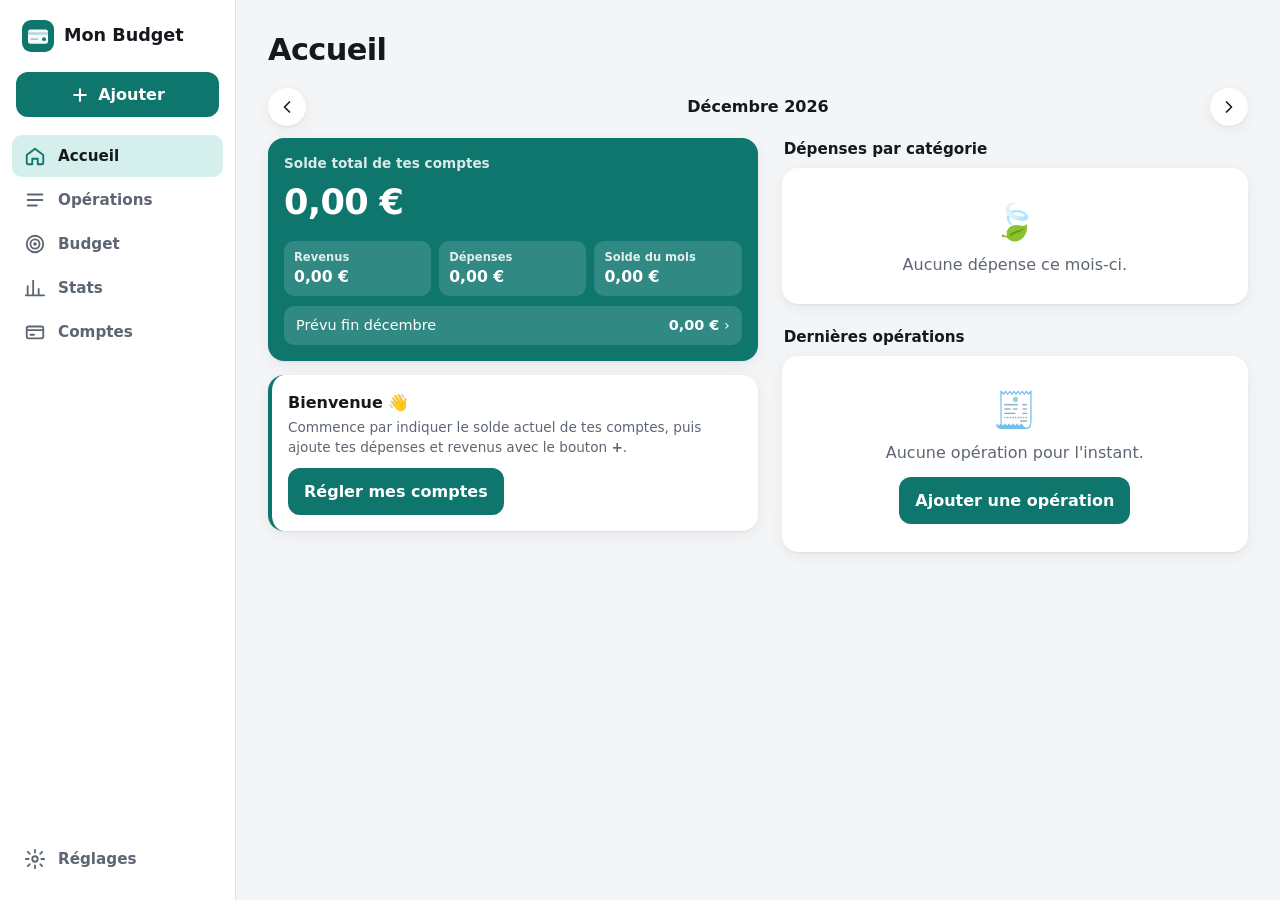
==== index.html @ 6f6d14d5 "Mon Budget : appli web de gestion de budget (lots 1 à 3) - Tableau de bord, ajout express, historiqu" ====
<!doctype html>
<html lang="fr">
<head>
  <meta charset="utf-8">
  <meta name="viewport" content="width=device-width, initial-scale=1, viewport-fit=cover">
  <title>Mon Budget</title>
  <meta name="description" content="Gestion de budget personnelle, hors ligne.">
  <meta name="theme-color" content="#0f766e">
  <link rel="manifest" href="manifest.webmanifest">
  <link rel="icon" href="icons/icon.svg" type="image/svg+xml">
  <link rel="apple-touch-icon" href="icons/icon-192.png">
  <meta name="apple-mobile-web-app-capable" content="yes">
  <meta name="apple-mobile-web-app-status-bar-style" content="default">
  <link rel="stylesheet" href="styles.css?v=3">
</head>
<body>
  <div class="app">
    <nav class="tabbar" aria-label="Navigation principale">
      <div class="brand"><img src="icons/icon.svg" alt="" width="32" height="32"><span>Mon Budget</span></div>
      <button class="side-add" data-action="open-add" title="Ajouter une opération (N)">
        <svg viewBox="0 0 24 24" aria-hidden="true"><path d="M12 5v14M5 12h14" /></svg>
        <span>Ajouter</span>
      </button>
      <button data-view="home" class="tab">
        <svg viewBox="0 0 24 24" aria-hidden="true"><path d="M3 11l9-7 9 7v9a1 1 0 0 1-1 1h-5v-6H9v6H4a1 1 0 0 1-1-1z" /></svg>
        <span>Accueil</span>
      </button>
      <button data-view="history" class="tab">
        <svg viewBox="0 0 24 24" aria-hidden="true"><path d="M4 6h16M4 12h16M4 18h10" /></svg>
        <span>Opérations</span>
      </button>
      <button data-view="plan" class="tab">
        <svg viewBox="0 0 24 24" aria-hidden="true"><circle cx="12" cy="12" r="9" /><circle cx="12" cy="12" r="5" /><circle cx="12" cy="12" r="1" /></svg>
        <span>Budget</span>
      </button>
      <button data-view="stats" class="tab">
        <svg viewBox="0 0 24 24" aria-hidden="true"><path d="M4 20V10M10 20V4M16 20v-7M22 20H2" /></svg>
        <span>Stats</span>
      </button>
      <button data-view="accounts" class="tab">
        <svg viewBox="0 0 24 24" aria-hidden="true"><rect x="3" y="6" width="18" height="13" rx="2" /><path d="M3 10h18M7 15h4" /></svg>
        <span>Comptes</span>
      </button>
      <button data-view="settings" class="tab tab-settings">
        <svg viewBox="0 0 24 24" aria-hidden="true"><circle cx="12" cy="12" r="3" /><path d="M12 2v3M12 19v3M4.2 4.2l2.1 2.1M17.7 17.7l2.1 2.1M2 12h3M19 12h3M4.2 19.8l2.1-2.1M17.7 6.3l2.1-2.1" /></svg>
        <span>Réglages</span>
      </button>
    </nav>

    <div class="main">
      <header class="topbar">
        <h1 id="title">Accueil</h1>
        <button class="icon-btn topbar-settings" data-action="goto" data-view="settings" aria-label="Réglages">
          <svg viewBox="0 0 24 24" aria-hidden="true"><circle cx="12" cy="12" r="3" /><path d="M12 2v3M12 19v3M4.2 4.2l2.1 2.1M17.7 17.7l2.1 2.1M2 12h3M19 12h3M4.2 19.8l2.1-2.1M17.7 6.3l2.1-2.1" /></svg>
        </button>
      </header>
      <main id="view" class="view" tabindex="-1"></main>
    </div>

    <button id="fab" class="fab" aria-label="Ajouter une opération" title="Ajouter (N)">
      <svg viewBox="0 0 24 24" aria-hidden="true"><path d="M12 5v14M5 12h14" /></svg>
    </button>
  </div>

  <div id="sheet-root" class="sheet-root" hidden>
    <div class="sheet-backdrop" data-close></div>
    <section class="sheet" role="dialog" aria-modal="true" aria-labelledby="sheet-title">
      <div class="sheet-handle" aria-hidden="true"></div>
      <div id="sheet-body"></div>
    </section>
  </div>

  <div id="lock" class="lock" role="dialog" aria-modal="true" aria-label="Application verrouillée" hidden></div>

  <div id="toast" class="toast" role="status" aria-live="polite" hidden></div>

  <input id="import-file" type="file" accept="application/json,.json" hidden>
  <input id="csv-file" type="file" accept=".csv,text/csv,text/plain" hidden>

  <script src="plan.js?v=3"></script>
  <script src="stats.js?v=3"></script>
  <script src="csv.js?v=3"></script>
  <script src="lock.js?v=3"></script>
  <script src="app.js?v=3"></script>
</body>
</html>
---- styles.css ----
/* Mon Budget — styles */
:root {
  --bg: #f4f5f7;
  --surface: #ffffff;
  --surface-2: #eef0f3;
  --text: #15181d;
  --text-2: #5d6673;
  --border: #e1e4e9;
  --accent: #0f766e;
  --accent-soft: #d5f0ec;
  --on-accent: #ffffff;
  --income: #1b8a4c;
  --expense: #c23b32;
  --transfer: #3f63c8;
  --warn: #b7791f;
  --shadow: 0 1px 2px rgba(16, 24, 40, .06), 0 4px 16px rgba(16, 24, 40, .06);
  --radius: 16px;
  --radius-sm: 10px;
  --tabbar-h: 64px;
  --series-1: #2a78d6; /* revenus */
  --series-2: #eb6834; /* dépenses */
  --grid: #e7e9ee;
  color-scheme: light;
}

@media (prefers-color-scheme: dark) {
  :root:not([data-theme="light"]) {
    --bg: #0e1116;
    --surface: #171b22;
    --surface-2: #212732;
    --text: #e9edf2;
    --text-2: #9aa4b2;
    --border: #2a313d;
    --accent: #2dd4bf;
    --accent-soft: #123a37;
    --on-accent: #062522;
    --income: #4ade80;
    --expense: #f87171;
    --transfer: #8aa8ff;
    --warn: #f6c453;
    --shadow: 0 1px 2px rgba(0, 0, 0, .4);
    --series-1: #3987e5;
    --series-2: #d95926;
    --grid: #262c37;
    color-scheme: dark;
  }
}
:root[data-theme="dark"] {
  --bg: #0e1116;
  --surface: #171b22;
  --surface-2: #212732;
  --text: #e9edf2;
  --text-2: #9aa4b2;
  --border: #2a313d;
  --accent: #2dd4bf;
  --accent-soft: #123a37;
  --on-accent: #062522;
  --income: #4ade80;
  --expense: #f87171;
  --transfer: #8aa8ff;
  --warn: #f6c453;
  --shadow: 0 1px 2px rgba(0, 0, 0, .4);
  --series-1: #3987e5;
  --series-2: #d95926;
  --grid: #262c37;
  color-scheme: dark;
}

* { box-sizing: border-box; }
html, body { margin: 0; height: 100%; }
body {
  background: var(--bg);
  color: var(--text);
  font: 16px/1.45 system-ui, -apple-system, "Segoe UI", Roboto, sans-serif;
  -webkit-font-smoothing: antialiased;
  -webkit-tap-highlight-color: transparent;
}
button, input, select, textarea { font: inherit; color: inherit; }
button { cursor: pointer; }
svg { fill: none; stroke: currentColor; stroke-width: 2; stroke-linecap: round; stroke-linejoin: round; }
.num { font-variant-numeric: tabular-nums; }

.app { max-width: 600px; margin: 0 auto; min-height: 100%; position: relative; }

.topbar {
  position: sticky; top: 0; z-index: 5;
  padding: calc(env(safe-area-inset-top) + 14px) 16px 10px;
  background: var(--bg);
}
.topbar { display: flex; align-items: center; justify-content: space-between; gap: 12px; }
.topbar h1 { margin: 0; font-size: 1.6rem; letter-spacing: -.02em; }
.brand, .side-add, .tab.tab-settings { display: none; }

.view { padding: 4px 16px calc(var(--tabbar-h) + 96px + env(safe-area-inset-bottom)); outline: none; }

/* Tab bar */
.tabbar {
  position: fixed; left: 0; right: 0; bottom: 0; z-index: 10;
  display: grid; grid-template-columns: repeat(5, 1fr);
  max-width: 600px; margin: 0 auto;
  height: calc(var(--tabbar-h) + env(safe-area-inset-bottom));
  padding-bottom: env(safe-area-inset-bottom);
  background: var(--surface);
  border-top: 1px solid var(--border);
}
.tab {
  border: 0; background: none; color: var(--text-2);
  display: flex; flex-direction: column; align-items: center; justify-content: center; gap: 3px;
  font-size: .72rem; font-weight: 600;
}
.tab svg { width: 24px; height: 24px; }
.tab[aria-current="page"] { color: var(--accent); }

.fab {
  position: fixed; z-index: 11;
  right: max(16px, calc(50vw - 300px + 16px));
  bottom: calc(var(--tabbar-h) + 16px + env(safe-area-inset-bottom));
  width: 60px; height: 60px; border-radius: 50%; border: 0;
  background: var(--accent); color: var(--on-accent);
  box-shadow: 0 6px 20px rgba(15, 118, 110, .35);
  display: grid; place-items: center;
  transition: transform .15s ease;
}
.fab:active { transform: scale(.94); }
.fab svg { width: 28px; height: 28px; stroke-width: 2.5; }

/* Cards & sections */
.card {
  background: var(--surface); border-radius: var(--radius);
  box-shadow: var(--shadow); padding: 16px; margin-bottom: 14px;
}
.section-title {
  display: flex; align-items: center; justify-content: space-between;
  margin: 22px 2px 8px; font-size: .95rem; font-weight: 700;
}
.section-title .link { font-size: .85rem; }
.muted { color: var(--text-2); }
.small { font-size: .85rem; }
.link { background: none; border: 0; padding: 0; color: var(--accent); font-weight: 600; }
.empty { text-align: center; color: var(--text-2); padding: 28px 12px; }
.empty .big { font-size: 2.2rem; display: block; margin-bottom: 6px; }

/* Month switcher */
.month-switch { display: flex; align-items: center; justify-content: space-between; gap: 8px; margin-bottom: 12px; }
.month-switch .label { font-weight: 700; text-transform: capitalize; }
.icon-btn {
  width: 38px; height: 38px; border-radius: 50%; border: 0;
  background: var(--surface); box-shadow: var(--shadow); color: var(--text);
  display: grid; place-items: center; flex: none;
}
.icon-btn svg { width: 20px; height: 20px; }
.icon-btn:disabled { opacity: .35; cursor: default; }

/* Hero */
.hero { background: var(--accent); color: var(--on-accent); }
.hero .label { opacity: .85; font-size: .85rem; font-weight: 600; }
.hero .amount { font-size: 2.2rem; font-weight: 800; letter-spacing: -.02em; margin: 2px 0 14px; }
.hero-grid { display: grid; grid-template-columns: repeat(3, 1fr); gap: 8px; }
.hero-grid > div { background: rgba(255, 255, 255, .14); border-radius: var(--radius-sm); padding: 8px 10px; min-width: 0; }
.hero-grid .k { font-size: .72rem; opacity: .85; font-weight: 600; }
.hero-grid .v { font-weight: 700; font-size: .98rem; white-space: nowrap; overflow: hidden; text-overflow: ellipsis; }
@media (max-width: 440px) {
  .hero-grid { grid-template-columns: 1fr 1fr; }
  .hero-grid > div:last-child { grid-column: 1 / -1; display: flex; justify-content: space-between; align-items: baseline; }
}

/* Donut */
.donut-wrap { display: grid; grid-template-columns: 150px 1fr; gap: 16px; align-items: center; }
.donut { width: 150px; height: 150px; position: relative; }
.donut svg { width: 100%; height: 100%; transform: rotate(-90deg); }
.donut circle { fill: none; stroke-width: 4.2; stroke-linecap: butt; }
.donut .center { position: absolute; inset: 0; display: grid; place-content: center; text-align: center; }
.donut .center .v { font-weight: 800; font-size: 1.05rem; }
.donut .center .k { font-size: .72rem; color: var(--text-2); }
.legend { list-style: none; margin: 0; padding: 0; display: grid; gap: 4px; min-width: 0; }
.legend button {
  width: 100%; display: grid; grid-template-columns: 10px 1fr auto; gap: 8px; align-items: center;
  border: 0; background: none; padding: 5px 4px; border-radius: 8px; text-align: left;
}
.legend button:hover { background: var(--surface-2); }
.legend .dot { width: 10px; height: 10px; border-radius: 50%; }
.legend .name { overflow: hidden; text-overflow: ellipsis; white-space: nowrap; font-size: .9rem; }
.legend .pct { font-size: .8rem; color: var(--text-2); }
@media (max-width: 380px) {
  .donut-wrap { grid-template-columns: 1fr; justify-items: center; }
  .legend { width: 100%; }
}

/* Transaction list */
.tx-list { list-style: none; margin: 0; padding: 0; }
.tx {
  display: grid; grid-template-columns: 42px 1fr auto; gap: 12px; align-items: center;
  width: 100%; border: 0; background: none; padding: 10px 4px; text-align: left; border-radius: 10px;
}
.tx:hover { background: var(--surface-2); }
.tx + .tx, li + li > .tx { border-top: 1px solid var(--border); }
.cat-ico {
  width: 42px; height: 42px; border-radius: 12px;
  display: grid; place-items: center; font-size: 1.25rem;
}
.tx .main { min-width: 0; }
.tx .t1, .tx .t2 { display: block; }
.tx .t1 { font-weight: 600; overflow: hidden; text-overflow: ellipsis; white-space: nowrap; }
.tx .t2 { font-size: .8rem; color: var(--text-2); overflow: hidden; text-overflow: ellipsis; white-space: nowrap; }
.tx .amt { font-weight: 700; white-space: nowrap; }
.amt.income { color: var(--income); }
.amt.expense { color: var(--text); }
.amt.transfer { color: var(--transfer); }
.day-head {
  display: flex; justify-content: space-between; align-items: baseline;
  margin: 16px 4px 4px; font-size: .82rem; font-weight: 700; color: var(--text-2);
}

/* Accounts */
.acc {
  display: grid; grid-template-columns: 42px 1fr auto; gap: 12px; align-items: center;
  width: 100%; border: 0; background: none; text-align: left; padding: 10px 4px; border-radius: 10px;
}
.acc:hover { background: var(--surface-2); }
li + li > .acc { border-top: 1px solid var(--border); }
.acc .bal { font-weight: 700; }
.acc .bal.neg { color: var(--expense); }

/* Filters / search */
.search {
  display: flex; align-items: center; gap: 8px;
  background: var(--surface); border-radius: 12px; box-shadow: var(--shadow); padding: 0 12px; margin-bottom: 10px;
}
.search svg { width: 18px; height: 18px; color: var(--text-2); flex: none; }
.search input { border: 0; background: none; outline: none; padding: 11px 0; width: 100%; }
.chips { display: flex; gap: 8px; overflow-x: auto; padding-bottom: 4px; margin-bottom: 8px; scrollbar-width: none; }
.chips::-webkit-scrollbar { display: none; }
.chip {
  flex: none; border: 1px solid var(--border); background: var(--surface); border-radius: 999px;
  padding: 6px 12px; font-size: .85rem; font-weight: 600; color: var(--text-2);
}
.chip[aria-pressed="true"] { background: var(--accent); border-color: var(--accent); color: var(--on-accent); }
.filters { display: grid; grid-template-columns: 1fr 1fr; gap: 10px; }
.filters .full { grid-column: 1 / -1; }
.summary-row { display: flex; justify-content: space-between; gap: 8px; font-size: .85rem; color: var(--text-2); margin: 6px 4px 0; }

/* Forms */
.field { display: grid; gap: 5px; margin-bottom: 12px; }
.field > span { font-size: .8rem; font-weight: 700; color: var(--text-2); }
.input, select.input, textarea.input {
  width: 100%; border: 1px solid var(--border); background: var(--surface-2);
  border-radius: var(--radius-sm); padding: 10px 12px; outline: none; min-height: 42px;
}
.input:focus { border-color: var(--accent); }
.row2 { display: grid; grid-template-columns: 1fr 1fr; gap: 10px; }
.btn {
  border: 0; border-radius: 12px; padding: 12px 16px; font-weight: 700;
  background: var(--surface-2); color: var(--text);
}
.btn.primary { background: var(--accent); color: var(--on-accent); }
.btn.danger { background: none; color: var(--expense); }
.btn.block { width: 100%; }
.btn:disabled { opacity: .45; cursor: default; }
.btn-row { display: flex; gap: 10px; margin-top: 8px; }
.btn-row .btn { flex: 1; }

/* Settings list */
.list { list-style: none; margin: 0; padding: 0; }
.list-item {
  width: 100%; display: flex; align-items: center; gap: 12px; justify-content: space-between;
  border: 0; background: none; padding: 12px 4px; text-align: left; border-radius: 10px;
}
.list-item:hover { background: var(--surface-2); }
li + li > .list-item { border-top: 1px solid var(--border); }
.list-item .left { display: flex; align-items: center; gap: 12px; min-width: 0; }
.seg { display: flex; background: var(--surface-2); border-radius: 12px; padding: 4px; gap: 4px; }
.seg button {
  flex: 1; border: 0; background: none; border-radius: 9px; padding: 8px 6px; font-weight: 700; font-size: .9rem; color: var(--text-2);
}
.seg button[aria-pressed="true"] { background: var(--surface); color: var(--text); box-shadow: var(--shadow); }
.seg button[data-type="expense"][aria-pressed="true"] { color: var(--expense); }
.seg button[data-type="income"][aria-pressed="true"] { color: var(--income); }
.seg button[data-type="transfer"][aria-pressed="true"] { color: var(--transfer); }

/* Sheet */
.sheet-root { position: fixed; inset: 0; z-index: 50; }
.sheet-root[hidden] { display: none; }
.sheet-backdrop { position: absolute; inset: 0; background: rgba(5, 10, 20, .45); animation: fade .18s ease; }
.sheet {
  position: absolute; left: 0; right: 0; bottom: 0; margin: 0 auto; max-width: 600px;
  max-height: 94vh; overflow-y: auto; overscroll-behavior: contain;
  background: var(--surface); border-radius: 22px 22px 0 0;
  padding: 8px 16px calc(16px + env(safe-area-inset-bottom));
  animation: up .22s cubic-bezier(.2, .8, .2, 1);
}
.sheet-handle { width: 40px; height: 5px; border-radius: 3px; background: var(--border); margin: 0 auto 10px; }
.sheet h2 { margin: 0 0 12px; font-size: 1.2rem; outline: none; }
.sheet .btn-row {
  position: sticky; bottom: calc(-16px - env(safe-area-inset-bottom)); z-index: 1;
  background: var(--surface); margin: 8px -16px 0; padding: 10px 16px calc(16px + env(safe-area-inset-bottom));
}
.sheet > div > .btn-row:last-child { margin-bottom: calc(-16px - env(safe-area-inset-bottom)); }
.sheet-head { display: flex; align-items: center; justify-content: space-between; gap: 8px; margin-bottom: 12px; }
.sheet-head h2 { margin: 0; }
@keyframes up { from { transform: translateY(40px); opacity: 0; } to { transform: none; opacity: 1; } }
@keyframes fade { from { opacity: 0; } to { opacity: 1; } }
@media (prefers-reduced-motion: reduce) { .sheet, .sheet-backdrop { animation: none; } }

/* Quick add */
.amount-display {
  text-align: center; font-size: 2.4rem; font-weight: 800; letter-spacing: -.02em;
  margin: 6px 0 2px; min-height: 3rem; word-break: break-all;
}
.amount-display.expense { color: var(--expense); }
.amount-display.income { color: var(--income); }
.amount-display.transfer { color: var(--transfer); }
.cat-grid {
  display: grid; grid-template-columns: repeat(auto-fill, minmax(72px, 1fr)); gap: 6px;
  margin: 4px 0 8px; max-height: 150px; overflow-y: auto;
}
.cat-btn {
  border: 2px solid transparent; background: none; border-radius: 12px; padding: 6px 2px;
  display: grid; justify-items: center; gap: 3px; font-size: .72rem; font-weight: 600; color: var(--text-2);
}
.cat-btn .cat-ico { width: 38px; height: 38px; font-size: 1.15rem; }
.cat-btn span:last-child { max-width: 100%; overflow: hidden; text-overflow: ellipsis; white-space: nowrap; }
.cat-btn[aria-pressed="true"] { border-color: var(--accent); color: var(--text); background: var(--accent-soft); }
.keypad { display: grid; grid-template-columns: repeat(3, 1fr); gap: 6px; margin: 8px 0 0; }
.key {
  border: 0; background: var(--surface-2); border-radius: 12px; height: clamp(40px, 6vh, 52px);
  font-size: 1.35rem; font-weight: 600; display: grid; place-items: center;
}
.key:active { background: var(--border); }
.key svg { width: 24px; height: 24px; }
.meta-row { display: grid; grid-template-columns: 1fr 1fr; gap: 8px; }
.meta-row .input { min-height: 40px; padding: 8px 10px; font-size: .9rem; }

/* Swatches & emoji */
.swatches { display: flex; flex-wrap: wrap; gap: 8px; }
.swatch { width: 32px; height: 32px; border-radius: 50%; border: 3px solid transparent; }
.swatch[aria-pressed="true"] { border-color: var(--text); }
.emoji-grid { display: grid; grid-template-columns: repeat(auto-fill, minmax(40px, 1fr)); gap: 4px; max-height: 136px; overflow-y: auto; }
.emoji-grid button { border: 2px solid transparent; background: var(--surface-2); border-radius: 10px; height: 40px; font-size: 1.2rem; }
.emoji-grid button[aria-pressed="true"] { border-color: var(--accent); }

/* Toast */
.toast {
  position: fixed; left: 50%; transform: translateX(-50%); z-index: 60;
  bottom: calc(var(--tabbar-h) + 90px + env(safe-area-inset-bottom));
  background: var(--text); color: var(--bg); padding: 10px 16px; border-radius: 12px;
  font-weight: 600; font-size: .9rem; box-shadow: var(--shadow);
  display: flex; gap: 14px; align-items: center; max-width: calc(100vw - 32px);
}
.toast[hidden] { display: none; }
.toast button { background: none; border: 0; color: var(--accent-soft); font-weight: 800; padding: 0; }
:root[data-theme="dark"] .toast button { color: var(--accent); }

.tip { border-left: 4px solid var(--accent); }

/* ---------- Lot 2 : budgets, épargne, récurrents ---------- */
.grow { flex: 1; min-width: 0; display: grid; gap: 4px; }
.ellipsis { overflow: hidden; text-overflow: ellipsis; white-space: nowrap; min-width: 0; }
.row-between { display: flex; justify-content: space-between; align-items: baseline; gap: 8px; }
.row-center { display: flex; align-items: center; justify-content: center; gap: 10px; }
.bar { height: 8px; border-radius: 4px; background: var(--surface-2); overflow: hidden; margin: 6px 0 4px; }
.bar > span { display: block; height: 100%; border-radius: 4px; transition: width .3s ease; }
@media (prefers-reduced-motion: reduce) { .bar > span { transition: none; } }

.stat-grid { display: grid; grid-template-columns: repeat(3, 1fr); gap: 8px; }
.stat-grid > div { min-width: 0; }
.stat-grid .k { font-size: .72rem; font-weight: 700; color: var(--text-2); }
.stat-grid .v { font-weight: 800; font-size: 1rem; overflow-wrap: anywhere; }
@media (max-width: 400px) {
  .stat-grid { grid-template-columns: 1fr 1fr; }
  .stat-grid > div:last-child { grid-column: 1 / -1; }
}

.budget-row, .goal-main {
  width: 100%; display: flex; gap: 12px; align-items: center;
  border: 0; background: none; padding: 12px 4px; text-align: left; border-radius: 10px;
}
.budget-row:hover, .goal-main:hover, .alert-row:hover { background: var(--surface-2); }
li + li > .budget-row { border-top: 1px solid var(--border); }
.goal { display: flex; align-items: center; gap: 6px; }
li.goal + li.goal { border-top: 1px solid var(--border); }
.goal-main { flex: 1; min-width: 0; }
.small-btn { width: 34px; height: 34px; font-size: 1.1rem; font-weight: 700; color: var(--accent); }

.alert-row {
  width: 100%; display: flex; justify-content: space-between; gap: 8px;
  border: 0; background: none; padding: 8px 4px 0; font-size: .9rem; text-align: left; border-radius: 8px;
}
.date-pill {
  flex: none; font-size: .75rem; font-weight: 700; padding: 4px 8px; border-radius: 8px;
  background: var(--accent-soft); color: var(--text);
}
.tx.paused { opacity: .5; }
.tab span { white-space: nowrap; }

.toggle { display: flex; gap: 12px; align-items: flex-start; margin: 4px 0 12px; cursor: pointer; }
.toggle input { width: 20px; height: 20px; margin: 2px 0 0; accent-color: var(--accent); flex: none; }

/* ---------- Lot 3 : statistiques ---------- */
.dash { display: block; }
.hero-forecast {
  width: 100%; margin-top: 10px; border: 0; border-radius: var(--radius-sm);
  background: rgba(255, 255, 255, .14); color: inherit; padding: 9px 12px;
  display: flex; justify-content: space-between; gap: 8px; font-size: .9rem; text-align: left;
}
.hero-forecast:hover { background: rgba(255, 255, 255, .22); }

.kpis { display: grid; grid-template-columns: 1fr 1fr; gap: 10px; margin-bottom: 4px; }
.kpis .card { margin: 0; }
.kpi .k { font-size: .75rem; font-weight: 700; color: var(--text-2); }
.kpi .v { font-size: 1.25rem; font-weight: 800; margin: 2px 0; overflow-wrap: anywhere; }
.kpi .s { font-size: .75rem; color: var(--text-2); }
.stats-grid { margin-top: 14px; }
.chart-head { display: flex; justify-content: space-between; align-items: baseline; gap: 8px; flex-wrap: wrap; margin-bottom: 8px; }
.chart-head h3 { margin: 0; font-size: 1rem; }
.viz-legend { display: flex; gap: 12px; font-size: .8rem; color: var(--text-2); }
.viz-legend span { display: inline-flex; align-items: center; gap: 6px; }
.viz-legend i, .viz-tip i { width: 10px; height: 10px; border-radius: 3px; display: inline-block; }
.viz-tip i { margin-right: 6px; vertical-align: -1px; }
.chart { width: 100%; position: relative; overflow: hidden; }
.chart svg { display: block; fill: none; stroke: none; }
.chart svg * { stroke: none; }
.chart .grid { stroke: var(--grid); stroke-width: 1; }
.chart .baseline { stroke: var(--text-2); stroke-width: 1; opacity: .5; }
.chart .axis { font-size: 11px; fill: var(--text-2); font-family: inherit; }
.chart .axis.strong { fill: var(--text); font-weight: 700; }
.chart .hit { fill: transparent; }
.chart .hov.on .hit { fill: var(--text); fill-opacity: .05; }
.chart .line { fill: none; stroke: var(--series-1); stroke-width: 2; stroke-linejoin: round; }
.chart .pt { fill: var(--series-1); stroke: var(--surface); stroke-width: 2; opacity: 0; }
.chart .pt.last, .chart .hov.on .pt { opacity: 1; }
.chart .xhair { stroke: var(--text-2); stroke-width: 1; stroke-dasharray: 3 3; opacity: 0; }
.chart .hov.on .xhair { opacity: .7; }
.viz-tip {
  position: fixed; z-index: 70; pointer-events: none; max-width: 240px;
  background: var(--surface); color: var(--text); border: 1px solid var(--border);
  box-shadow: 0 8px 24px rgba(0, 0, 0, .18); border-radius: 10px; padding: 8px 10px;
  font-size: .82rem; line-height: 1.5; font-variant-numeric: tabular-nums;
}
.viz-tip[hidden] { display: none; }
.table-view { margin-top: 8px; font-size: .85rem; }
.table-view summary { cursor: pointer; color: var(--accent); font-weight: 600; }
.table-view table { width: 100%; border-collapse: collapse; margin-top: 8px; }
.table-view th, .table-view td { text-align: right; padding: 5px 4px; border-top: 1px solid var(--border); }
.table-view th:first-child, .table-view td:first-child { text-align: left; }
.forecast-line { display: flex; justify-content: space-between; align-items: center; gap: 10px; padding: 6px 0; }
.forecast-line.total { border-top: 1px solid var(--border); margin-top: 4px; padding-top: 10px; font-weight: 800; font-size: 1.05rem; }
.cat-cmp {
  width: 100%; display: flex; gap: 12px; align-items: center; border: 0; background: none;
  padding: 10px 4px; text-align: left; border-radius: 10px;
}
.cat-cmp:hover { background: var(--surface-2); }
li + li > .cat-cmp { border-top: 1px solid var(--border); }
.cmp-bars { display: block; height: 7px; border-radius: 4px; }
.cmp-bars > span { display: block; height: 100%; border-radius: 4px; min-width: 2px; }
.cmp-bars.avg { height: 4px; margin-top: 3px; }
.cmp-bars.avg > span { background: var(--text-2); opacity: .45; }

/* ---------- Lot 3 : import CSV ---------- */
.settings-btns { display: grid; grid-template-columns: 1fr 1fr; gap: 8px; }
.settings-btns .btn { font-size: .88rem; text-align: left; }
@media (max-width: 420px) { .settings-btns { grid-template-columns: 1fr; } }
.csv-map { box-shadow: none; background: var(--surface-2); padding: 10px 12px; margin: 0 0 6px; }
.csv-map summary { cursor: pointer; }
.csv-map .input { background: var(--surface); }
.csv-rows { list-style: none; margin: 0; padding: 0; }
.csv-rows li { display: flex; gap: 10px; align-items: flex-start; padding: 8px 2px; border-top: 1px solid var(--border); }
.csv-rows li.dup { opacity: .55; }
.csv-rows input[type="checkbox"] { width: 20px; height: 20px; margin-top: 2px; accent-color: var(--accent); flex: none; }
.csv-main { flex: 1; min-width: 0; display: grid; gap: 4px; }
.input.mini { min-height: 30px; padding: 3px 8px; font-size: .8rem; width: auto; max-width: 55%; }

/* ---------- Lot 3 : verrouillage ---------- */
.lock {
  position: fixed; inset: 0; z-index: 100; background: var(--bg);
  display: grid; place-items: center; padding: 24px 16px;
}
.lock[hidden] { display: none; }
.lock-box, .pin-sheet { width: 100%; max-width: 320px; margin: 0 auto; text-align: center; }
.lock-box img { border-radius: 16px; }
.lock-box h2 { margin: 10px 0 2px; }
.pin-dots { display: flex; justify-content: center; gap: 14px; margin: 14px 0 18px; }
.pin-dots span { width: 14px; height: 14px; border-radius: 50%; border: 2px solid var(--text-2); }
.pin-dots span.on { background: var(--accent); border-color: var(--accent); }
.pin-dots.shake { animation: shake .35s; }
@keyframes shake { 25% { transform: translateX(-8px); } 75% { transform: translateX(8px); } }
@media (prefers-reduced-motion: reduce) { .pin-dots.shake { animation: none; } }
.pin-pad .key { height: 56px; }
body.is-locked { overflow: hidden; }

/* ---------- Tablette ---------- */
@media (min-width: 640px) {
  .kpis { grid-template-columns: repeat(4, 1fr); }
  .app, .tabbar { max-width: 720px; }
  .fab { right: max(16px, calc(50vw - 360px + 16px)); }
}

/* ---------- Ordinateur : barre latérale, colonnes, fenêtres centrées ---------- */
@media (min-width: 960px) {
  .app { max-width: 1320px; display: grid; grid-template-columns: 236px minmax(0, 1fr); align-items: start; }
  .tabbar {
    position: sticky; top: 0; bottom: auto; left: auto; right: auto; height: 100vh; max-width: none; margin: 0;
    display: flex; flex-direction: column; gap: 2px; padding: 20px 12px;
    border-top: 0; border-right: 1px solid var(--border); background: var(--surface);
  }
  .brand { display: flex; align-items: center; gap: 10px; font-weight: 800; font-size: 1.1rem; padding: 0 10px 18px; }
  .brand img { border-radius: 9px; }
  .side-add {
    display: flex; align-items: center; justify-content: center; gap: 8px; margin: 0 4px 16px;
    border: 0; border-radius: 12px; padding: 11px 14px; font-weight: 700;
    background: var(--accent); color: var(--on-accent);
  }
  .side-add svg { width: 20px; height: 20px; stroke-width: 2.5; }
  .tab, .tab.tab-settings {
    display: flex; flex-direction: row; justify-content: flex-start; gap: 12px;
    padding: 10px 12px; border-radius: 10px; font-size: .95rem;
  }
  .tab.tab-settings { margin-top: auto; }
  .tab:hover { background: var(--surface-2); color: var(--text); }
  .tab[aria-current="page"] { background: var(--accent-soft); color: var(--text); }
  .tab[aria-current="page"] svg { color: var(--accent); }
  .tab svg { width: 22px; height: 22px; }
  .fab, .topbar-settings { display: none; }
  .main { min-width: 0; }
  .topbar { padding: 28px 32px 12px; }
  .topbar h1 { font-size: 1.9rem; }
  .view { padding: 4px 32px 48px; max-width: 1080px; }
  .toast { bottom: 28px; }

  .dash { display: grid; grid-template-columns: minmax(0, 1.05fr) minmax(0, 1fr); gap: 0 24px; align-items: start; }
  .dash .col > .section-title.first { margin-top: 0; }
  .stats-grid { display: grid; grid-template-columns: 1fr 1fr; gap: 0 20px; align-items: start; }
  .filters { grid-template-columns: repeat(4, 1fr); }
  .filters .field.full { grid-column: span 2; }
  .filters .btn.full { grid-column: 1 / -1; }
  .hero-grid { grid-template-columns: repeat(3, 1fr); }
  .hero-grid > div:last-child { grid-column: auto; display: block; }

  .sheet {
    top: 50%; bottom: auto; left: 50%; right: auto; width: min(520px, calc(100vw - 48px));
    transform: translate(-50%, -50%); border-radius: 20px; max-height: 90vh;
    padding: 18px 22px 0; animation: pop .18s ease;
  }
  .sheet.wide { width: min(760px, calc(100vw - 48px)); }
  .sheet-handle { display: none; }
  .sheet .btn-row { bottom: 0; margin: 8px -22px 0; padding: 12px 22px 18px; }
  .sheet > div > .btn-row:last-child { margin-bottom: 0; }
  .key { height: 46px; }
  .cat-grid { max-height: 190px; }
}
@media (min-width: 960px) and (prefers-reduced-motion: reduce) { .sheet { animation: none; } }
@keyframes pop { from { opacity: 0; transform: translate(-50%, -48%) scale(.98); } to { opacity: 1; transform: translate(-50%, -50%); } }
.tip p { margin: 4px 0 10px; }
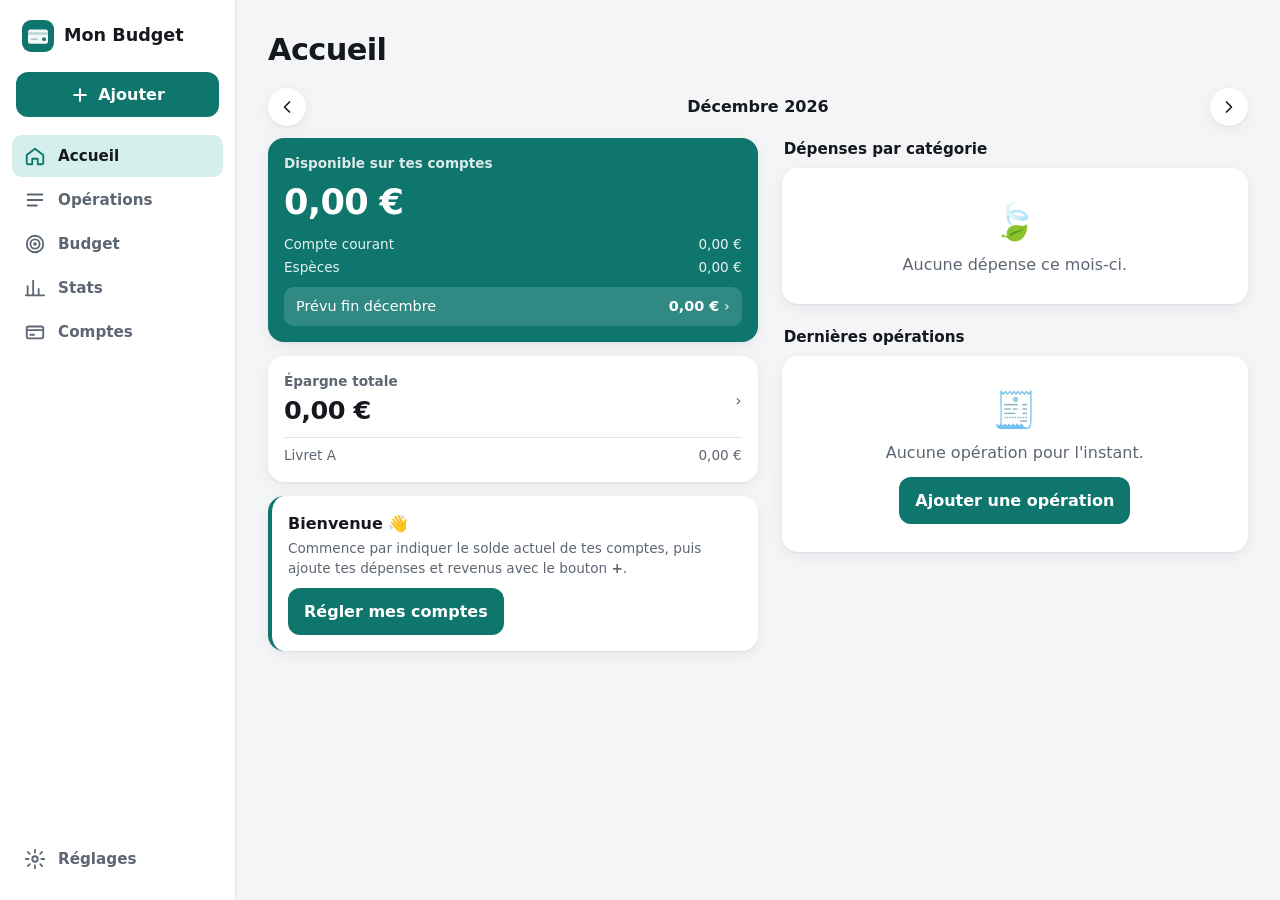
==== commit daa48a7c: "Accueil disponible/épargne, récap du mois, budgets mensuels, solde négatif - Accueil : disponible (c" ====
--- a/index.html
+++ b/index.html
@@ -11,7 +11,7 @@
   <link rel="apple-touch-icon" href="icons/icon-192.png">
   <meta name="apple-mobile-web-app-capable" content="yes">
   <meta name="apple-mobile-web-app-status-bar-style" content="default">
-  <link rel="stylesheet" href="styles.css?v=3">
+  <link rel="stylesheet" href="styles.css?v=4">
 </head>
 <body>
   <div class="app">
@@ -77,10 +77,10 @@
   <input id="import-file" type="file" accept="application/json,.json" hidden>
   <input id="csv-file" type="file" accept=".csv,text/csv,text/plain" hidden>
 
-  <script src="plan.js?v=3"></script>
-  <script src="stats.js?v=3"></script>
-  <script src="csv.js?v=3"></script>
-  <script src="lock.js?v=3"></script>
-  <script src="app.js?v=3"></script>
+  <script src="plan.js?v=4"></script>
+  <script src="stats.js?v=4"></script>
+  <script src="csv.js?v=4"></script>
+  <script src="lock.js?v=4"></script>
+  <script src="app.js?v=4"></script>
 </body>
 </html>
--- a/styles.css
+++ b/styles.css
@@ -394,6 +394,31 @@
 
 .toggle { display: flex; gap: 12px; align-items: flex-start; margin: 4px 0 12px; cursor: pointer; }
 .toggle input { width: 20px; height: 20px; margin: 2px 0 0; accent-color: var(--accent); flex: none; }
+
+/* ---------- Accueil : disponible, épargne, récap du mois ---------- */
+.acc-lines { list-style: none; margin: -6px 0 0; padding: 0; display: grid; gap: 3px; font-size: .85rem; }
+.acc-lines li { display: flex; justify-content: space-between; gap: 12px; min-width: 0; }
+.hero .acc-lines { opacity: .9; margin-bottom: 2px; }
+.savings-card .acc-lines { margin-top: 8px; padding-top: 8px; border-top: 1px solid var(--border); color: var(--text-2); }
+.savings-head {
+  width: 100%; display: flex; justify-content: space-between; align-items: center; gap: 8px;
+  border: 0; background: none; padding: 0; text-align: left;
+}
+.savings-head .k { display: block; font-size: .85rem; font-weight: 600; color: var(--text-2); }
+.savings-head .v { display: block; font-size: 1.6rem; font-weight: 800; letter-spacing: -.02em; }
+.recap .stat-grid .v { font-size: 1.05rem; }
+.recap-budgets { margin-top: 14px; padding-top: 12px; border-top: 1px solid var(--border); }
+.recap-budgets .link { font-size: .85rem; }
+.dup-toggle { margin-bottom: 14px; padding: 12px 14px; }
+
+/* Saisie d'un solde avec signe (+ / −) */
+.input-sign { display: flex; gap: 8px; }
+.input-sign .input { flex: 1; min-width: 0; }
+.sign-btn {
+  flex: none; width: 46px; border-radius: var(--radius-sm); border: 1px solid var(--border);
+  background: var(--surface-2); font-size: 1.3rem; font-weight: 800; color: var(--income);
+}
+.sign-btn.neg { color: var(--expense); border-color: var(--expense); }
 
 /* ---------- Lot 3 : statistiques ---------- */
 .dash { display: block; }
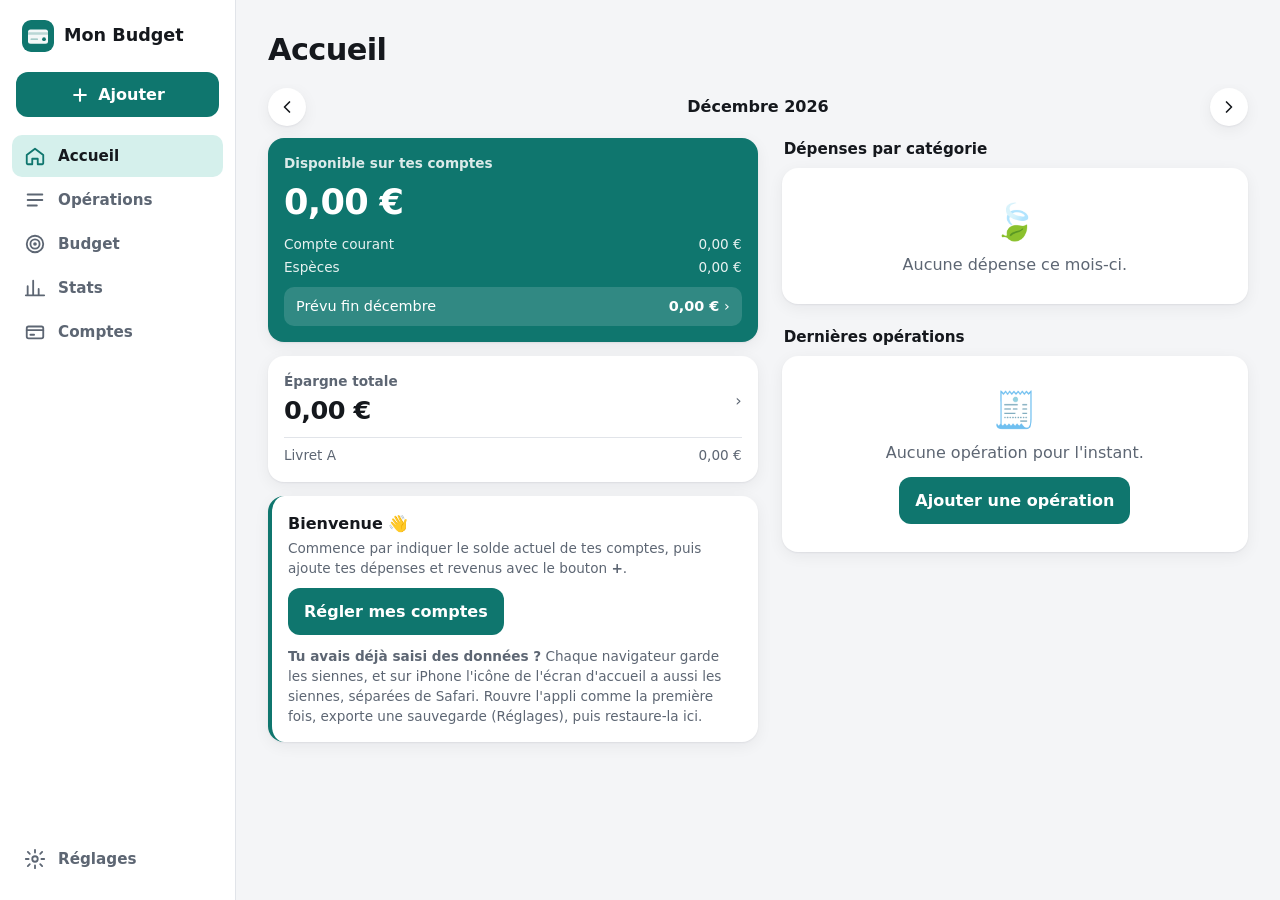
==== commit 6124ffa2: "Copies de sécurité automatiques et aide en cas d'appareil vide - Copie des données avant chaque mise" ====
--- a/index.html
+++ b/index.html
@@ -11,7 +11,7 @@
   <link rel="apple-touch-icon" href="icons/icon-192.png">
   <meta name="apple-mobile-web-app-capable" content="yes">
   <meta name="apple-mobile-web-app-status-bar-style" content="default">
-  <link rel="stylesheet" href="styles.css?v=4">
+  <link rel="stylesheet" href="styles.css?v=5">
 </head>
 <body>
   <div class="app">
@@ -77,10 +77,10 @@
   <input id="import-file" type="file" accept="application/json,.json" hidden>
   <input id="csv-file" type="file" accept=".csv,text/csv,text/plain" hidden>
 
-  <script src="plan.js?v=4"></script>
-  <script src="stats.js?v=4"></script>
-  <script src="csv.js?v=4"></script>
-  <script src="lock.js?v=4"></script>
-  <script src="app.js?v=4"></script>
+  <script src="plan.js?v=5"></script>
+  <script src="stats.js?v=5"></script>
+  <script src="csv.js?v=5"></script>
+  <script src="lock.js?v=5"></script>
+  <script src="app.js?v=5"></script>
 </body>
 </html>
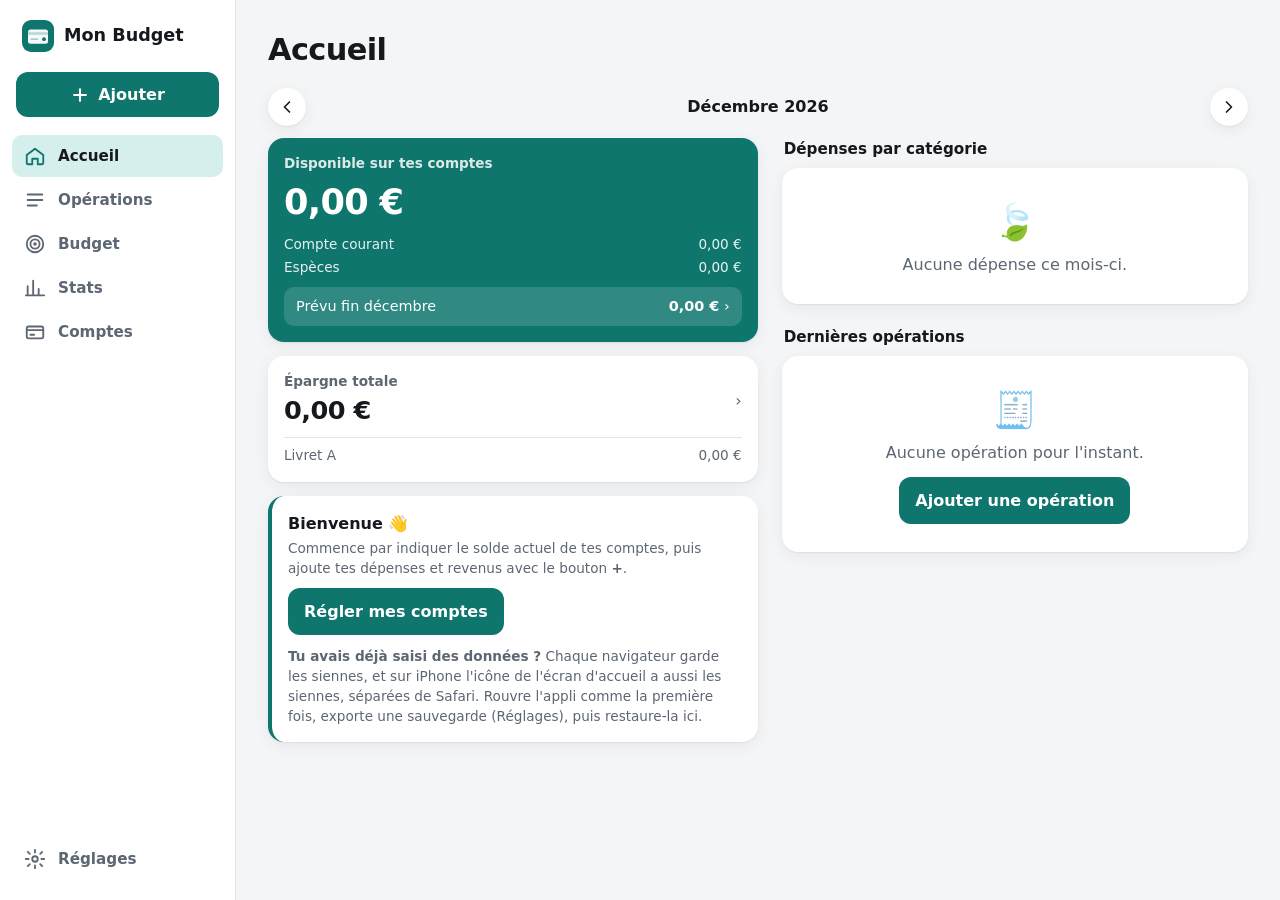
==== commit a036a549: "Budget : bouton « + Nouvelle catégorie » et catégories modifiables - Onglet Budgets : « + Nouvelle c" ====
--- a/index.html
+++ b/index.html
@@ -11,7 +11,7 @@
   <link rel="apple-touch-icon" href="icons/icon-192.png">
   <meta name="apple-mobile-web-app-capable" content="yes">
   <meta name="apple-mobile-web-app-status-bar-style" content="default">
-  <link rel="stylesheet" href="styles.css?v=5">
+  <link rel="stylesheet" href="styles.css?v=6">
 </head>
 <body>
   <div class="app">
@@ -77,10 +77,10 @@
   <input id="import-file" type="file" accept="application/json,.json" hidden>
   <input id="csv-file" type="file" accept=".csv,text/csv,text/plain" hidden>
 
-  <script src="plan.js?v=5"></script>
-  <script src="stats.js?v=5"></script>
-  <script src="csv.js?v=5"></script>
-  <script src="lock.js?v=5"></script>
-  <script src="app.js?v=5"></script>
+  <script src="plan.js?v=6"></script>
+  <script src="stats.js?v=6"></script>
+  <script src="csv.js?v=6"></script>
+  <script src="lock.js?v=6"></script>
+  <script src="app.js?v=6"></script>
 </body>
 </html>
--- a/styles.css
+++ b/styles.css
@@ -410,6 +410,9 @@
 .recap-budgets { margin-top: 14px; padding-top: 12px; border-top: 1px solid var(--border); }
 .recap-budgets .link { font-size: .85rem; }
 .dup-toggle { margin-bottom: 14px; padding: 12px 14px; }
+.cat-style { background: var(--surface-2); border-radius: var(--radius-sm); padding: 10px 12px; }
+.cat-style summary { cursor: pointer; font-size: .9rem; }
+.cat-style .emoji-grid button { background: var(--surface); }
 
 /* Saisie d'un solde avec signe (+ / −) */
 .input-sign { display: flex; gap: 8px; }
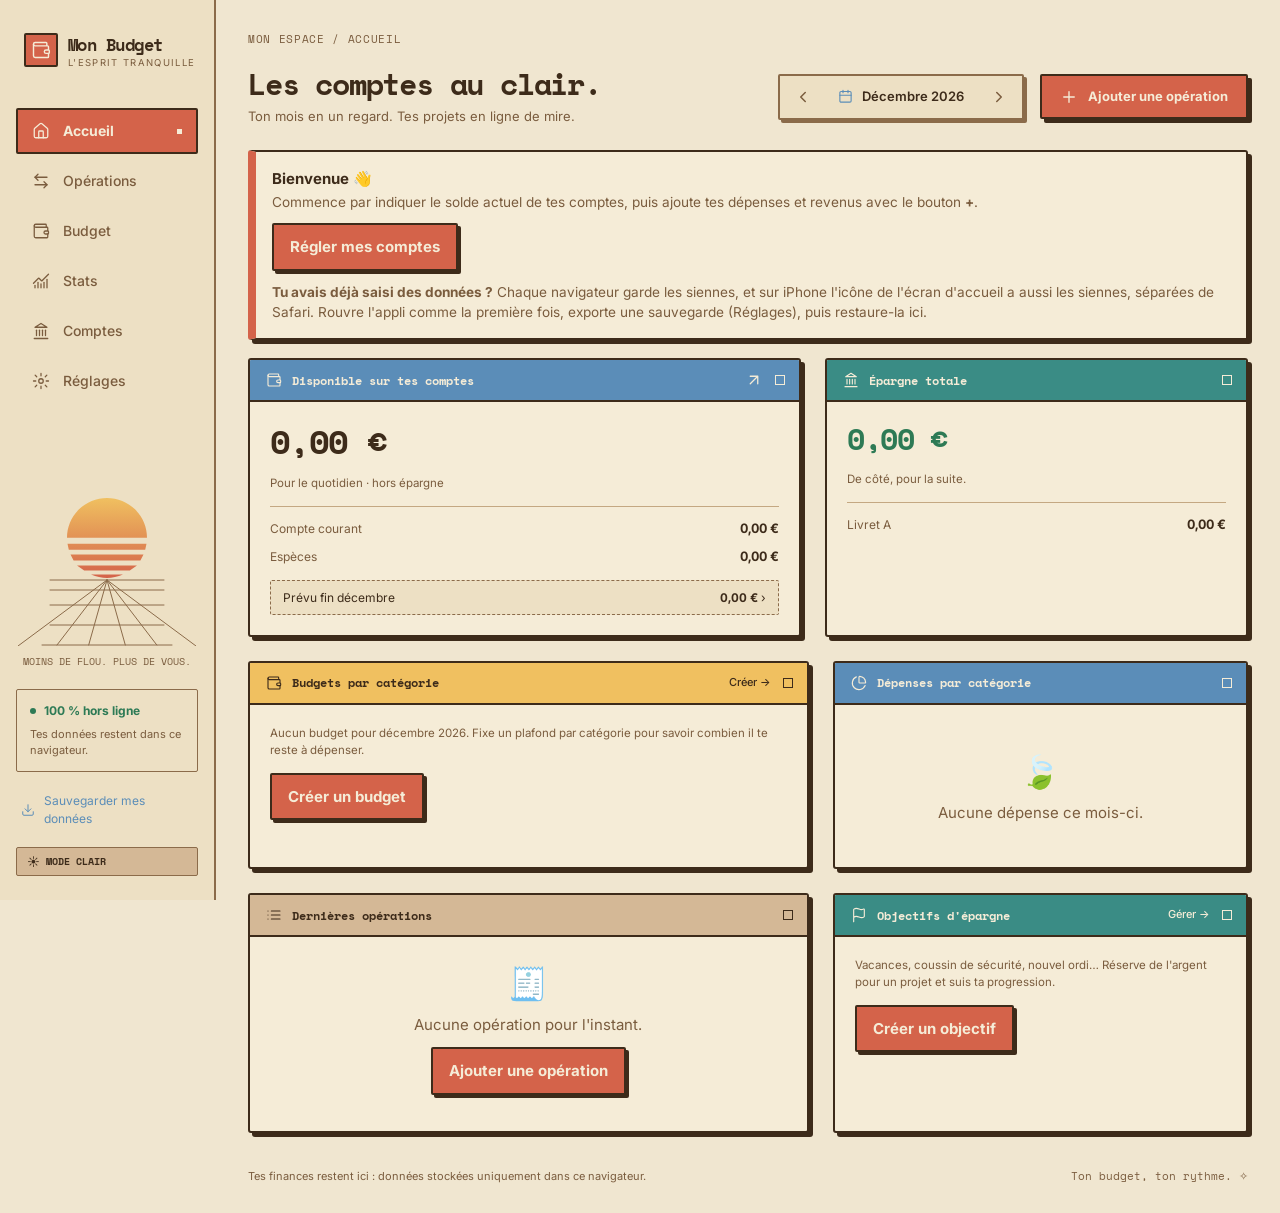
==== commit 2e423d45: "Design de la maquette Figma « Les comptes au clair » (PC et mobile) - Fenêtres rétro à barre de titr" ====
--- a/index.html
+++ b/index.html
@@ -5,56 +5,94 @@
   <meta name="viewport" content="width=device-width, initial-scale=1, viewport-fit=cover">
   <title>Mon Budget</title>
   <meta name="description" content="Gestion de budget personnelle, hors ligne.">
-  <meta name="theme-color" content="#0f766e">
+  <meta name="theme-color" content="#f0e6d0" media="(prefers-color-scheme: light)">
+  <meta name="theme-color" content="#1a1208" media="(prefers-color-scheme: dark)">
   <link rel="manifest" href="manifest.webmanifest">
   <link rel="icon" href="icons/icon.svg" type="image/svg+xml">
   <link rel="apple-touch-icon" href="icons/icon-192.png">
   <meta name="apple-mobile-web-app-capable" content="yes">
   <meta name="apple-mobile-web-app-status-bar-style" content="default">
-  <link rel="stylesheet" href="styles.css?v=6">
+  <link rel="preconnect" href="https://fonts.googleapis.com">
+  <link rel="preconnect" href="https://fonts.gstatic.com" crossorigin>
+  <link rel="stylesheet" href="https://fonts.googleapis.com/css2?family=Inter:wght@400;500;600;700&family=Space+Mono:wght@400;700&display=swap">
+  <link rel="stylesheet" href="styles.css?v=7">
 </head>
 <body>
   <div class="app">
     <nav class="tabbar" aria-label="Navigation principale">
-      <div class="brand"><img src="icons/icon.svg" alt="" width="32" height="32"><span>Mon Budget</span></div>
-      <button class="side-add" data-action="open-add" title="Ajouter une opération (N)">
-        <svg viewBox="0 0 24 24" aria-hidden="true"><path d="M12 5v14M5 12h14" /></svg>
-        <span>Ajouter</span>
-      </button>
+      <div class="brand">
+        <span class="emblem" aria-hidden="true"><svg viewBox="0 0 24 24"><path d="M19 7V4a1 1 0 0 0-1-1H5a2 2 0 0 0 0 4h15a1 1 0 0 1 1 1v4h-3a2 2 0 0 0 0 4h3a1 1 0 0 0 1-1v-2a1 1 0 0 0-1-1" /><path d="M3 5v14a2 2 0 0 0 2 2h15a1 1 0 0 0 1-1v-4" /></svg></span>
+        <span class="brand-txt"><strong>Mon Budget</strong><small>L'esprit tranquille</small></span>
+      </div>
       <button data-view="home" class="tab">
-        <svg viewBox="0 0 24 24" aria-hidden="true"><path d="M3 11l9-7 9 7v9a1 1 0 0 1-1 1h-5v-6H9v6H4a1 1 0 0 1-1-1z" /></svg>
+        <svg viewBox="0 0 24 24" aria-hidden="true"><path d="M15 21v-8a1 1 0 0 0-1-1h-4a1 1 0 0 0-1 1v8" /><path d="M3 10a2 2 0 0 1 .709-1.528l7-5.999a2 2 0 0 1 2.582 0l7 5.999A2 2 0 0 1 21 10v9a2 2 0 0 1-2 2H5a2 2 0 0 1-2-2z" /></svg>
         <span>Accueil</span>
       </button>
       <button data-view="history" class="tab">
-        <svg viewBox="0 0 24 24" aria-hidden="true"><path d="M4 6h16M4 12h16M4 18h10" /></svg>
+        <svg viewBox="0 0 24 24" aria-hidden="true"><path d="M8 3 4 7l4 4" /><path d="M4 7h16" /><path d="m16 21 4-4-4-4" /><path d="M20 17H4" /></svg>
         <span>Opérations</span>
       </button>
       <button data-view="plan" class="tab">
-        <svg viewBox="0 0 24 24" aria-hidden="true"><circle cx="12" cy="12" r="9" /><circle cx="12" cy="12" r="5" /><circle cx="12" cy="12" r="1" /></svg>
+        <svg viewBox="0 0 24 24" aria-hidden="true"><path d="M19 7V4a1 1 0 0 0-1-1H5a2 2 0 0 0 0 4h15a1 1 0 0 1 1 1v4h-3a2 2 0 0 0 0 4h3a1 1 0 0 0 1-1v-2a1 1 0 0 0-1-1" /><path d="M3 5v14a2 2 0 0 0 2 2h15a1 1 0 0 0 1-1v-4" /></svg>
         <span>Budget</span>
       </button>
       <button data-view="stats" class="tab">
-        <svg viewBox="0 0 24 24" aria-hidden="true"><path d="M4 20V10M10 20V4M16 20v-7M22 20H2" /></svg>
+        <svg viewBox="0 0 24 24" aria-hidden="true"><path d="M12 16v5" /><path d="M16 14v7" /><path d="M20 10v11" /><path d="m22 3-8.646 8.646a.5.5 0 0 1-.708 0L9.354 8.354a.5.5 0 0 0-.707 0L2 15" /><path d="M4 18v3" /><path d="M8 14v7" /></svg>
         <span>Stats</span>
       </button>
       <button data-view="accounts" class="tab">
-        <svg viewBox="0 0 24 24" aria-hidden="true"><rect x="3" y="6" width="18" height="13" rx="2" /><path d="M3 10h18M7 15h4" /></svg>
+        <svg viewBox="0 0 24 24" aria-hidden="true"><path d="M3 22h18" /><path d="M6 18v-7" /><path d="M10 18v-7" /><path d="M14 18v-7" /><path d="M18 18v-7" /><path d="M12 2 20 7H4z" /></svg>
         <span>Comptes</span>
       </button>
       <button data-view="settings" class="tab tab-settings">
         <svg viewBox="0 0 24 24" aria-hidden="true"><circle cx="12" cy="12" r="3" /><path d="M12 2v3M12 19v3M4.2 4.2l2.1 2.1M17.7 17.7l2.1 2.1M2 12h3M19 12h3M4.2 19.8l2.1-2.1M17.7 6.3l2.1-2.1" /></svg>
         <span>Réglages</span>
       </button>
+
+      <div class="side-foot">
+        <figure class="sunset" aria-hidden="true">
+          <svg viewBox="0 0 178 152">
+            <defs><linearGradient id="sun-grad" x1="0" y1="4" x2="0" y2="84" gradientUnits="userSpaceOnUse"><stop offset="0" class="sun-a" /><stop offset="1" class="sun-b" /></linearGradient></defs>
+            <path class="sun" d="M49 43.75C49 33.2 53.2 23.1 60.7 15.6 68.2 8.2 78.4 4 89 4s20.8 4.2 28.3 11.6c7.5 7.5 11.7 17.6 11.7 28.1H49ZM49.5 49.7h79l-1.3 6H50.8l-1.3-6Zm3 10.9h73l-3.1 6H55.6l-3.1-6Zm6.5 11h60l-7.2 5H66.2l-7.2-5Zm14 8.9h32c-10.7 4.6-21.3 4.6-32 0Z" />
+            <path class="grid" d="M32 86H146M32 96H146M32 111H146M32 131H146M24 151H154M89 86 0 152M89 86 39 151M89 86 70.7 151M89 86 107.3 151M89 86 138.8 151M89 86 178 152" />
+          </svg>
+          <figcaption>Moins de flou. Plus de vous.</figcaption>
+        </figure>
+        <div class="local-box">
+          <span class="local-state"><i></i>100 % hors ligne</span>
+          <span class="local-note">Tes données restent dans ce navigateur.</span>
+        </div>
+        <button class="side-save" data-action="export">
+          <svg viewBox="0 0 24 24" aria-hidden="true"><path d="M12 15V3" /><path d="M21 15v4a2 2 0 0 1-2 2H5a2 2 0 0 1-2-2v-4" /><path d="m7 10 5 5 5-5" /></svg>
+          <span>Sauvegarder mes données</span>
+        </button>
+        <button class="theme-chip" data-action="theme-toggle" title="Changer de thème"><span class="theme-ico" aria-hidden="true"></span><span class="theme-label"></span></button>
+      </div>
     </nav>
 
     <div class="main">
       <header class="topbar">
-        <h1 id="title">Accueil</h1>
+        <div class="top-text">
+          <div class="crumb" aria-hidden="true">Mon espace / <span id="crumb">Accueil</span></div>
+          <h1 id="title">Accueil</h1>
+          <p id="subtitle" class="subtitle"></p>
+        </div>
+        <div class="top-tools">
+          <div id="top-month"></div>
+          <button class="top-add" data-action="open-add" title="Ajouter une opération (N)">
+            <svg viewBox="0 0 24 24" aria-hidden="true"><path d="M12 5v14M5 12h14" /></svg>
+            <span>Ajouter une opération</span>
+          </button>
+        </div>
         <button class="icon-btn topbar-settings" data-action="goto" data-view="settings" aria-label="Réglages">
           <svg viewBox="0 0 24 24" aria-hidden="true"><circle cx="12" cy="12" r="3" /><path d="M12 2v3M12 19v3M4.2 4.2l2.1 2.1M17.7 17.7l2.1 2.1M2 12h3M19 12h3M4.2 19.8l2.1-2.1M17.7 6.3l2.1-2.1" /></svg>
         </button>
       </header>
       <main id="view" class="view" tabindex="-1"></main>
+      <footer class="page-foot">
+        <span>Tes finances restent ici : données stockées uniquement dans ce navigateur.</span>
+        <span class="mono">Ton budget, ton rythme. ✧</span>
+      </footer>
     </div>
 
     <button id="fab" class="fab" aria-label="Ajouter une opération" title="Ajouter (N)">
@@ -77,10 +115,10 @@
   <input id="import-file" type="file" accept="application/json,.json" hidden>
   <input id="csv-file" type="file" accept=".csv,text/csv,text/plain" hidden>
 
-  <script src="plan.js?v=6"></script>
-  <script src="stats.js?v=6"></script>
-  <script src="csv.js?v=6"></script>
-  <script src="lock.js?v=6"></script>
-  <script src="app.js?v=6"></script>
+  <script src="plan.js?v=7"></script>
+  <script src="stats.js?v=7"></script>
+  <script src="csv.js?v=7"></script>
+  <script src="lock.js?v=7"></script>
+  <script src="app.js?v=7"></script>
 </body>
 </html>
--- a/styles.css
+++ b/styles.css
@@ -1,202 +1,367 @@
-/* Mon Budget — styles */
+/* Mon Budget — styles (maquette Figma « Les comptes au clair », style fenêtres rétro) */
 :root {
-  --bg: #f4f5f7;
-  --surface: #ffffff;
-  --surface-2: #eef0f3;
-  --text: #15181d;
-  --text-2: #5d6673;
-  --border: #e1e4e9;
-  --accent: #0f766e;
-  --accent-soft: #d5f0ec;
-  --on-accent: #ffffff;
-  --income: #1b8a4c;
-  --expense: #c23b32;
-  --transfer: #3f63c8;
-  --warn: #b7791f;
-  --shadow: 0 1px 2px rgba(16, 24, 40, .06), 0 4px 16px rgba(16, 24, 40, .06);
-  --radius: 16px;
-  --radius-sm: 10px;
+  --mono: "Space Mono", ui-monospace, "SFMono-Regular", Menlo, Consolas, monospace;
+  --sans: Inter, system-ui, -apple-system, "Segoe UI", Roboto, sans-serif;
+
+  --bg: #f0e6d0;          /* fond de page */
+  --side: #ede0c4;        /* barre latérale */
+  --surface: #f5ecd7;     /* fenêtres */
+  --surface-2: #ede0c4;   /* champs, puces */
+  --text: #3d2b1a;
+  --text-2: #7a5c3e;
+  --border: #c4a882;      /* séparateurs */
+  --line: #8b6b4a;        /* contours secondaires */
+  --ink: #3d2b1a;         /* contours des fenêtres et boutons */
+  --ink-shadow: #3d2b1a;  /* ombre décalée */
+  --track: #c4a882;       /* fond des jauges */
+  --accent: #d4634a;
+  --accent-soft: #f6d8c8;
+  --on-accent: #f5ecd7;
+  --income: #2d7a55;
+  --expense: #c14030;
+  --transfer: #5b8db8;
+  --warn: #a8741a;
+  --alert-bg: #fad9c8;
+  --shadow: 4px 4px 0 var(--ink-shadow);
+  --radius: 3px;
+  --radius-sm: 2px;
   --tabbar-h: 64px;
-  --series-1: #2a78d6; /* revenus */
-  --series-2: #eb6834; /* dépenses */
-  --grid: #e7e9ee;
+
+  /* Barres de titre des fenêtres */
+  --c-blue: #5b8db8;   --c-blue-ink: #f5ecd7;
+  --c-teal: #3a8c85;   --c-teal-ink: #f5ecd7;
+  --c-terra: #d4634a;  --c-terra-ink: #f5ecd7;
+  --c-yellow: #f0c060; --c-yellow-ink: #3d2b1a;
+  --c-tan: #d4b896;    --c-tan-ink: #3d2b1a;
+
+  --series-1: #5b8db8; /* revenus */
+  --series-2: #d4634a; /* dépenses */
+  --grid: #e0d0b0;
   color-scheme: light;
 }
 
 @media (prefers-color-scheme: dark) {
   :root:not([data-theme="light"]) {
-    --bg: #0e1116;
-    --surface: #171b22;
-    --surface-2: #212732;
-    --text: #e9edf2;
-    --text-2: #9aa4b2;
-    --border: #2a313d;
-    --accent: #2dd4bf;
-    --accent-soft: #123a37;
-    --on-accent: #062522;
-    --income: #4ade80;
-    --expense: #f87171;
-    --transfer: #8aa8ff;
-    --warn: #f6c453;
-    --shadow: 0 1px 2px rgba(0, 0, 0, .4);
-    --series-1: #3987e5;
-    --series-2: #d95926;
-    --grid: #262c37;
+    --bg: #1a1208;
+    --side: #221808;
+    --surface: #2a1a0c;
+    --surface-2: #362818;
+    --text: #f5ecd7;
+    --text-2: #c4a882;
+    --border: #5a3d2b;
+    --line: #5a3d2b;
+    --ink: #5a3d2b;
+    --ink-shadow: #5a3d2b;
+    --track: #3d2818;
+    --accent: #e8856a;
+    --accent-soft: #4a1a10;
+    --on-accent: #1a1208;
+    --income: #5ecec6;
+    --expense: #e8856a;
+    --transfer: #7ab3d4;
+    --warn: #e0b450;
+    --alert-bg: #4a1a10;
+    --c-blue: #7ab3d4;   --c-blue-ink: #1a1208;
+    --c-teal: #5ecec6;   --c-teal-ink: #1a1208;
+    --c-terra: #e8856a;  --c-terra-ink: #1a1208;
+    --c-yellow: #c89a30; --c-yellow-ink: #1a1208;
+    --c-tan: #5a3d2b;    --c-tan-ink: #f5ecd7;
+    --series-1: #7ab3d4;
+    --series-2: #e8856a;
+    --grid: #3a2818;
     color-scheme: dark;
   }
 }
 :root[data-theme="dark"] {
-  --bg: #0e1116;
-  --surface: #171b22;
-  --surface-2: #212732;
-  --text: #e9edf2;
-  --text-2: #9aa4b2;
-  --border: #2a313d;
-  --accent: #2dd4bf;
-  --accent-soft: #123a37;
-  --on-accent: #062522;
-  --income: #4ade80;
-  --expense: #f87171;
-  --transfer: #8aa8ff;
-  --warn: #f6c453;
-  --shadow: 0 1px 2px rgba(0, 0, 0, .4);
-  --series-1: #3987e5;
-  --series-2: #d95926;
-  --grid: #262c37;
+  --bg: #1a1208;
+  --side: #221808;
+  --surface: #2a1a0c;
+  --surface-2: #362818;
+  --text: #f5ecd7;
+  --text-2: #c4a882;
+  --border: #5a3d2b;
+  --line: #5a3d2b;
+  --ink: #5a3d2b;
+  --ink-shadow: #5a3d2b;
+  --track: #3d2818;
+  --accent: #e8856a;
+  --accent-soft: #4a1a10;
+  --on-accent: #1a1208;
+  --income: #5ecec6;
+  --expense: #e8856a;
+  --transfer: #7ab3d4;
+  --warn: #e0b450;
+  --alert-bg: #4a1a10;
+  --c-blue: #7ab3d4;   --c-blue-ink: #1a1208;
+  --c-teal: #5ecec6;   --c-teal-ink: #1a1208;
+  --c-terra: #e8856a;  --c-terra-ink: #1a1208;
+  --c-yellow: #c89a30; --c-yellow-ink: #1a1208;
+  --c-tan: #5a3d2b;    --c-tan-ink: #f5ecd7;
+  --series-1: #7ab3d4;
+  --series-2: #e8856a;
+  --grid: #3a2818;
   color-scheme: dark;
 }
 
 * { box-sizing: border-box; }
-html, body { margin: 0; height: 100%; }
+html, body { margin: 0; min-height: 100%; }
 body {
   background: var(--bg);
   color: var(--text);
-  font: 16px/1.45 system-ui, -apple-system, "Segoe UI", Roboto, sans-serif;
+  font: 15px/1.45 var(--sans);
   -webkit-font-smoothing: antialiased;
   -webkit-tap-highlight-color: transparent;
 }
 button, input, select, textarea { font: inherit; color: inherit; }
 button { cursor: pointer; }
 svg { fill: none; stroke: currentColor; stroke-width: 2; stroke-linecap: round; stroke-linejoin: round; }
+h1, h2, h3 { font-family: var(--mono); }
 .num { font-variant-numeric: tabular-nums; }
-
-.app { max-width: 600px; margin: 0 auto; min-height: 100%; position: relative; }
-
+.mono { font-family: var(--mono); }
+.pos { color: var(--income); }
+.neg { color: var(--expense); }
+:focus-visible { outline: 2px solid var(--accent); outline-offset: 2px; }
+
+.app { max-width: 600px; margin: 0 auto; min-height: 100vh; position: relative; }
+
+/* ---------- En-tête ---------- */
 .topbar {
-  position: sticky; top: 0; z-index: 5;
-  padding: calc(env(safe-area-inset-top) + 14px) 16px 10px;
-  background: var(--bg);
-}
-.topbar { display: flex; align-items: center; justify-content: space-between; gap: 12px; }
-.topbar h1 { margin: 0; font-size: 1.6rem; letter-spacing: -.02em; }
-.brand, .side-add, .tab.tab-settings { display: none; }
-
-.view { padding: 4px 16px calc(var(--tabbar-h) + 96px + env(safe-area-inset-bottom)); outline: none; }
-
-/* Tab bar */
+  display: grid; grid-template-columns: minmax(0, 1fr) auto; align-items: start; gap: 0 12px;
+  padding: calc(env(safe-area-inset-top) + 16px) 16px 6px;
+}
+.top-text { min-width: 0; }
+.crumb { font: 400 10px/1.4 var(--mono); letter-spacing: .06em; text-transform: uppercase; color: var(--text-2); }
+.topbar h1 { margin: 2px 0 0; font-size: 1.45rem; line-height: 1.25; letter-spacing: -.04em; }
+.subtitle { display: none; margin: 4px 0 0; font-size: 13px; color: var(--text-2); }
+.topbar-settings { grid-column: 2; grid-row: 1; align-self: center; }
+.top-tools { grid-column: 1 / -1; grid-row: 2; display: flex; align-items: center; gap: 16px; }
+#top-month { flex: 1; min-width: 0; }
+#top-month:empty { display: none; }
+#top-month .month-switch { margin: 12px 0 4px; }
+.top-add { display: none; }
+.brand, .side-foot, .tab.tab-settings { display: none; }
+
+.view { padding: 8px 16px 8px; outline: none; }
+.page-foot {
+  display: flex; flex-direction: column; align-items: center; gap: 4px; text-align: center;
+  padding: 8px 16px calc(var(--tabbar-h) + 96px + env(safe-area-inset-bottom));
+  font-size: 11px; color: var(--text-2);
+}
+
+/* ---------- Barre d'onglets (mobile) ---------- */
 .tabbar {
   position: fixed; left: 0; right: 0; bottom: 0; z-index: 10;
   display: grid; grid-template-columns: repeat(5, 1fr);
   max-width: 600px; margin: 0 auto;
   height: calc(var(--tabbar-h) + env(safe-area-inset-bottom));
   padding-bottom: env(safe-area-inset-bottom);
-  background: var(--surface);
-  border-top: 1px solid var(--border);
+  background: var(--side);
+  border-top: 2px solid var(--ink);
 }
 .tab {
-  border: 0; background: none; color: var(--text-2);
+  border: 0; background: none; color: var(--text-2); position: relative;
   display: flex; flex-direction: column; align-items: center; justify-content: center; gap: 3px;
-  font-size: .72rem; font-weight: 600;
-}
-.tab svg { width: 24px; height: 24px; }
-.tab[aria-current="page"] { color: var(--accent); }
+  font-size: .7rem; font-weight: 600;
+}
+.tab svg { width: 22px; height: 22px; stroke-width: 1.8; }
+.tab span { white-space: nowrap; }
+.tab[aria-current="page"] { color: var(--accent); font-weight: 700; }
+.tab[aria-current="page"]::before {
+  content: ""; position: absolute; top: -2px; left: 22%; right: 22%; height: 4px; background: var(--accent);
+}
 
 .fab {
   position: fixed; z-index: 11;
   right: max(16px, calc(50vw - 300px + 16px));
-  bottom: calc(var(--tabbar-h) + 16px + env(safe-area-inset-bottom));
-  width: 60px; height: 60px; border-radius: 50%; border: 0;
+  bottom: calc(var(--tabbar-h) + 18px + env(safe-area-inset-bottom));
+  width: 58px; height: 58px; border-radius: var(--radius); border: 2px solid var(--ink);
   background: var(--accent); color: var(--on-accent);
-  box-shadow: 0 6px 20px rgba(15, 118, 110, .35);
+  box-shadow: 4px 4px 0 var(--ink-shadow);
   display: grid; place-items: center;
-  transition: transform .15s ease;
-}
-.fab:active { transform: scale(.94); }
-.fab svg { width: 28px; height: 28px; stroke-width: 2.5; }
-
-/* Cards & sections */
+  transition: transform .12s ease, box-shadow .12s ease;
+}
+.fab:active { transform: translate(3px, 3px); box-shadow: 1px 1px 0 var(--ink-shadow); }
+.fab svg { width: 26px; height: 26px; stroke-width: 2.4; }
+
+/* ---------- Fenêtres et cartes ---------- */
 .card {
-  background: var(--surface); border-radius: var(--radius);
-  box-shadow: var(--shadow); padding: 16px; margin-bottom: 14px;
-}
+  background: var(--surface); border: 2px solid var(--ink); border-radius: var(--radius);
+  box-shadow: var(--shadow); padding: 16px; margin-bottom: 18px;
+}
+.win { padding: 0; display: flex; flex-direction: column; overflow: hidden; }
+.win-bar {
+  display: flex; align-items: center; gap: 10px; min-height: 42px; padding: 0 14px 0 16px;
+  background: var(--bar); color: var(--bar-ink); border-bottom: 2px solid var(--ink);
+}
+.win-bar > svg { width: 16px; height: 16px; stroke-width: 1.7; flex: none; }
+.win-bar h3 { margin: 0; flex: 1; min-width: 0; font-size: 12px; font-weight: 700; overflow: hidden; text-overflow: ellipsis; white-space: nowrap; }
+.win-link { flex: none; background: none; border: 0; padding: 6px 2px; color: inherit; font-size: 11px; font-weight: 500; }
+.win-link:hover { text-decoration: underline; }
+.win-link.icon-only svg { width: 18px; height: 18px; stroke-width: 1.7; display: block; }
+.win-ctl { flex: none; width: 10px; height: 10px; border: 1.5px solid currentColor; }
+.win-body { padding: 18px 18px 20px; display: flex; flex-direction: column; gap: 14px; flex: 1; min-width: 0; }
+.win-body > * { margin: 0; }
+.note { margin: 0; font-size: 11.5px; color: var(--text-2); }
+.note.tiny { font-size: 10.5px; }
+
 .section-title {
   display: flex; align-items: center; justify-content: space-between;
-  margin: 22px 2px 8px; font-size: .95rem; font-weight: 700;
-}
-.section-title .link { font-size: .85rem; }
+  margin: 24px 2px 10px; font: 700 13px/1.3 var(--mono);
+}
+.section-title .link { font: 600 12.5px var(--sans); }
 .muted { color: var(--text-2); }
 .small { font-size: .85rem; }
 .link { background: none; border: 0; padding: 0; color: var(--accent); font-weight: 600; }
-.empty { text-align: center; color: var(--text-2); padding: 28px 12px; }
-.empty .big { font-size: 2.2rem; display: block; margin-bottom: 6px; }
-
-/* Month switcher */
-.month-switch { display: flex; align-items: center; justify-content: space-between; gap: 8px; margin-bottom: 12px; }
-.month-switch .label { font-weight: 700; text-transform: capitalize; }
+.link:hover { text-decoration: underline; }
+.empty { text-align: center; color: var(--text-2); padding: 24px 12px; }
+.empty .big { font-size: 2rem; display: block; margin-bottom: 6px; }
+.tip { border-left-width: 8px; border-left-color: var(--accent); }
+.tip p { margin: 4px 0 10px; }
+
+/* ---------- Sélecteur de mois ---------- */
+.month-switch {
+  display: flex; align-items: center; justify-content: space-between; gap: 8px;
+  min-height: 46px; padding: 0 6px; margin-bottom: 16px;
+  background: var(--side); border: 2px solid var(--line); border-radius: var(--radius-sm);
+  box-shadow: 3px 3px 0 var(--line);
+}
+.month-switch .label { display: inline-flex; align-items: center; gap: 9px; font-weight: 600; font-size: 13px; text-transform: capitalize; }
+.month-switch .label svg { width: 15px; height: 15px; color: var(--transfer); stroke-width: 1.8; }
+.month-switch .icon-btn { border: 0; background: none; box-shadow: none; width: 34px; height: 34px; color: var(--text-2); }
 .icon-btn {
-  width: 38px; height: 38px; border-radius: 50%; border: 0;
-  background: var(--surface); box-shadow: var(--shadow); color: var(--text);
+  width: 38px; height: 38px; border-radius: var(--radius-sm); border: 2px solid var(--ink);
+  background: var(--surface); color: var(--text);
   display: grid; place-items: center; flex: none;
 }
-.icon-btn svg { width: 20px; height: 20px; }
+.icon-btn svg { width: 18px; height: 18px; }
 .icon-btn:disabled { opacity: .35; cursor: default; }
 
-/* Hero */
-.hero { background: var(--accent); color: var(--on-accent); }
-.hero .label { opacity: .85; font-size: .85rem; font-weight: 600; }
-.hero .amount { font-size: 2.2rem; font-weight: 800; letter-spacing: -.02em; margin: 2px 0 14px; }
-.hero-grid { display: grid; grid-template-columns: repeat(3, 1fr); gap: 8px; }
-.hero-grid > div { background: rgba(255, 255, 255, .14); border-radius: var(--radius-sm); padding: 8px 10px; min-width: 0; }
-.hero-grid .k { font-size: .72rem; opacity: .85; font-weight: 600; }
-.hero-grid .v { font-weight: 700; font-size: .98rem; white-space: nowrap; overflow: hidden; text-overflow: ellipsis; }
-@media (max-width: 440px) {
-  .hero-grid { grid-template-columns: 1fr 1fr; }
-  .hero-grid > div:last-child { grid-column: 1 / -1; display: flex; justify-content: space-between; align-items: baseline; }
-}
-
-/* Donut */
-.donut-wrap { display: grid; grid-template-columns: 150px 1fr; gap: 16px; align-items: center; }
-.donut { width: 150px; height: 150px; position: relative; }
+/* ---------- Accueil ---------- */
+.home-row { display: flex; flex-direction: column; gap: 18px; margin-bottom: 18px; }
+.home-row > .card, .home-stack > .card { margin: 0; min-width: 0; }
+.home-stack { display: flex; flex-direction: column; gap: 18px; min-width: 0; }
+
+.hero .amount { font: 700 30px/1.15 var(--mono); letter-spacing: -.05em; overflow-wrap: anywhere; }
+.acc-lines { list-style: none; margin: 0; padding: 12px 0 0; display: grid; gap: 9px; border-top: 1px solid var(--border); }
+.acc-lines li { display: flex; justify-content: space-between; align-items: baseline; gap: 12px; min-width: 0; font-size: 12px; color: var(--text-2); }
+.acc-lines li .num { color: var(--text); font-weight: 700; font-size: 13px; white-space: nowrap; }
+.hero-forecast {
+  width: 100%; border: 1px dashed var(--line); border-radius: var(--radius-sm);
+  background: var(--surface-2); color: inherit; padding: 8px 12px;
+  display: flex; justify-content: space-between; gap: 8px; font-size: 12px; text-align: left;
+}
+.hero-forecast:hover { border-style: solid; }
+
+.savings-head { border: 0; background: none; padding: 0; text-align: left; width: 100%; }
+.savings-head .v { display: block; font: 700 28px/1.15 var(--mono); letter-spacing: -.05em; color: var(--income); overflow-wrap: anywhere; }
+
+.flows { display: grid; grid-template-columns: 1fr 1fr; gap: 16px; }
+.flows > div { display: grid; gap: 6px; min-width: 0; }
+.flows .note { font-size: 12px; }
+.flows .note b { font-weight: 400; margin-right: 2px; }
+.flow-v { font-weight: 700; font-size: 19px; letter-spacing: -.01em; overflow-wrap: anywhere; }
+.month-net { display: flex; justify-content: space-between; align-items: center; gap: 10px; padding-top: 14px; border-top: 1px solid var(--border); font-size: 12px; }
+.month-net .v { font: 700 21px/1.2 var(--mono); letter-spacing: -.04em; white-space: nowrap; }
+
+.budget-sum { display: flex; justify-content: space-between; align-items: flex-start; gap: 12px; }
+.budget-sum > div { display: grid; gap: 4px; min-width: 0; }
+.sum-v { font-size: 17px; }
+.pill-alert {
+  flex: none; padding: 5px 10px; border: 1px solid var(--expense); border-radius: var(--radius-sm);
+  background: var(--alert-bg); color: var(--expense); font-size: 11px; font-weight: 700; white-space: nowrap;
+}
+.env-grid { list-style: none; margin: 0; padding: 0; display: grid; grid-template-columns: repeat(auto-fill, minmax(230px, 1fr)); gap: 20px 24px; }
+.env { width: 100%; border: 0; background: none; padding: 0; text-align: left; display: block; }
+.env-head, .env-foot { display: flex; justify-content: space-between; align-items: baseline; gap: 8px; }
+.env-name { display: flex; align-items: center; gap: 5px; min-width: 0; font-size: 12px; }
+.env-name i { width: 8px; height: 8px; flex: none; }
+.env-name strong { font-weight: 600; }
+.env .bar { margin: 7px 0; }
+.env-foot { font-size: 11px; color: var(--text-2); }
+.env-foot.over { color: var(--expense); }
+.env-foot.over span:first-child { font-weight: 700; }
+.env:hover strong { text-decoration: underline; }
+
+.spend-total { display: flex; justify-content: space-between; align-items: baseline; gap: 10px; }
+.spend-total .v { font: 700 24px/1.2 var(--mono); letter-spacing: -.04em; }
+
+.ops-head, .op { display: grid; grid-template-columns: 54px minmax(0, 1fr) 112px minmax(0, 120px) 104px; gap: 12px; align-items: center; }
+.ops-head { padding: 0 0 8px; font: 400 10px var(--mono); text-transform: uppercase; color: var(--text-2); }
+.ops-head span:last-child, .op-amt { text-align: right; }
+.ops { list-style: none; margin: 0; padding: 0; }
+.op {
+  width: 100%; min-height: 48px; padding: 6px 0; border: 0; border-top: 1px solid var(--border);
+  background: none; text-align: left;
+}
+.op:hover .op-lib { text-decoration: underline; }
+.op-date { font-size: 11px; color: var(--text-2); white-space: nowrap; }
+.op-lib { font-size: 12.5px; font-weight: 600; }
+.op-acc { font-size: 11px; color: var(--text-2); }
+.op-amt { font-size: 12.5px; font-weight: 700; white-space: nowrap; }
+.op-cat { min-width: 0; }
+.tag {
+  display: inline-block; max-width: 100%; overflow: hidden; text-overflow: ellipsis; white-space: nowrap; vertical-align: middle;
+  padding: 3px 7px; border: 1px solid var(--tag); border-radius: var(--radius-sm); font-size: 10px; line-height: 1.2;
+  background: color-mix(in srgb, var(--tag) 16%, var(--surface));
+  color: color-mix(in srgb, var(--tag) 72%, var(--text));
+}
+.ops-foot { display: flex; justify-content: space-between; gap: 12px; padding-top: 12px; border-top: 1px solid var(--border); font-size: 10.5px; color: var(--text-2); }
+.home-ops .win-body { padding-top: 12px; gap: 0; }
+.home-ops .win-body > .empty { padding-top: 12px; }
+
+.goals-home { list-style: none; margin: 0; padding: 0; display: grid; gap: 18px; }
+.goal-home { width: 100%; border: 0; background: none; padding: 0; text-align: left; display: block; }
+.goal-top { display: flex; align-items: center; gap: 12px; }
+.goal-top .grow { gap: 3px; }
+.goal-top strong { font-size: 13px; font-weight: 600; }
+.goal-top .note { font-size: 12px; }
+.sym {
+  width: 34px; height: 34px; flex: none; display: grid; place-items: center; font-size: 17px;
+  background: var(--surface-2); border: 1px solid var(--line); border-radius: var(--radius-sm);
+}
+.chev { color: var(--text-2); display: grid; }
+.chev svg { width: 15px; height: 15px; }
+.goal-home .bar { margin: 10px 0 8px; }
+.goal-home:hover strong { text-decoration: underline; }
+.free-line { display: flex; justify-content: space-between; align-items: baseline; gap: 10px; padding-top: 13px; border-top: 1px solid var(--border); }
+.free-line strong { font-size: 13px; }
+.home-upcoming .win-body { padding-top: 8px; padding-bottom: 10px; }
+
+/* ---------- Anneau des dépenses ---------- */
+.donut-wrap { display: grid; grid-template-columns: 140px minmax(0, 1fr); gap: 18px; align-items: center; }
+.donut { width: 140px; height: 140px; position: relative; }
 .donut svg { width: 100%; height: 100%; transform: rotate(-90deg); }
-.donut circle { fill: none; stroke-width: 4.2; stroke-linecap: butt; }
-.donut .center { position: absolute; inset: 0; display: grid; place-content: center; text-align: center; }
-.donut .center .v { font-weight: 800; font-size: 1.05rem; }
-.donut .center .k { font-size: .72rem; color: var(--text-2); }
-.legend { list-style: none; margin: 0; padding: 0; display: grid; gap: 4px; min-width: 0; }
+.donut circle { fill: none; stroke-width: 5; stroke-linecap: butt; }
+.donut .center { position: absolute; inset: 0; display: grid; place-content: center; text-align: center; padding: 0 26px; }
+.donut .center .v { font: 700 21px/1.2 var(--mono); letter-spacing: -.04em; }
+.donut .center .k { font-size: 11px; color: var(--text-2); overflow: hidden; text-overflow: ellipsis; white-space: nowrap; }
+.legend { list-style: none; margin: 0; padding: 0; display: grid; gap: 2px; min-width: 0; }
 .legend button {
-  width: 100%; display: grid; grid-template-columns: 10px 1fr auto; gap: 8px; align-items: center;
-  border: 0; background: none; padding: 5px 4px; border-radius: 8px; text-align: left;
+  width: 100%; display: grid; grid-template-columns: 8px auto minmax(0, 1fr) auto; gap: 7px; align-items: center;
+  border: 0; background: none; padding: 4px 2px; border-radius: var(--radius-sm); text-align: left; font-size: 11.5px;
 }
 .legend button:hover { background: var(--surface-2); }
-.legend .dot { width: 10px; height: 10px; border-radius: 50%; }
-.legend .name { overflow: hidden; text-overflow: ellipsis; white-space: nowrap; font-size: .9rem; }
-.legend .pct { font-size: .8rem; color: var(--text-2); }
+.legend .dot { width: 8px; height: 8px; }
+.legend .idx { font: 400 10px var(--mono); color: var(--text-2); }
+.legend .name { overflow: hidden; text-overflow: ellipsis; white-space: nowrap; }
+.legend .v { font-weight: 600; }
 @media (max-width: 380px) {
   .donut-wrap { grid-template-columns: 1fr; justify-items: center; }
   .legend { width: 100%; }
 }
 
-/* Transaction list */
+/* ---------- Listes d'opérations ---------- */
 .tx-list { list-style: none; margin: 0; padding: 0; }
 .tx {
-  display: grid; grid-template-columns: 42px 1fr auto; gap: 12px; align-items: center;
-  width: 100%; border: 0; background: none; padding: 10px 4px; text-align: left; border-radius: 10px;
+  display: grid; grid-template-columns: 40px 1fr auto; gap: 12px; align-items: center;
+  width: 100%; border: 0; background: none; padding: 10px 4px; text-align: left; border-radius: var(--radius-sm);
 }
 .tx:hover { background: var(--surface-2); }
-.tx + .tx, li + li > .tx { border-top: 1px solid var(--border); }
+.tx + .tx, li + li > .tx { border-top: 1px solid var(--border); border-radius: 0; }
 .cat-ico {
-  width: 42px; height: 42px; border-radius: 12px;
-  display: grid; place-items: center; font-size: 1.25rem;
+  width: 40px; height: 40px; border-radius: var(--radius);
+  display: grid; place-items: center; font-size: 1.2rem;
+  border: 1px solid color-mix(in srgb, currentColor 45%, transparent);
 }
 .tx .main { min-width: 0; }
 .tx .t1, .tx .t2 { display: block; }
@@ -204,92 +369,109 @@
 .tx .t2 { font-size: .8rem; color: var(--text-2); overflow: hidden; text-overflow: ellipsis; white-space: nowrap; }
 .tx .amt { font-weight: 700; white-space: nowrap; }
 .amt.income { color: var(--income); }
-.amt.expense { color: var(--text); }
-.amt.transfer { color: var(--transfer); }
+.amt.expense { color: var(--expense); }
+.amt.transfer { color: var(--text-2); }
+.tx .amt.expense { color: var(--text); }
 .day-head {
   display: flex; justify-content: space-between; align-items: baseline;
-  margin: 16px 4px 4px; font-size: .82rem; font-weight: 700; color: var(--text-2);
-}
-
-/* Accounts */
+  margin: 18px 4px 6px; font: 700 11.5px var(--mono); color: var(--text-2);
+}
+
+/* ---------- Comptes ---------- */
 .acc {
-  display: grid; grid-template-columns: 42px 1fr auto; gap: 12px; align-items: center;
-  width: 100%; border: 0; background: none; text-align: left; padding: 10px 4px; border-radius: 10px;
+  display: grid; grid-template-columns: 40px 1fr auto; gap: 12px; align-items: center;
+  width: 100%; border: 0; background: none; text-align: left; padding: 10px 4px; border-radius: var(--radius-sm);
 }
 .acc:hover { background: var(--surface-2); }
-li + li > .acc { border-top: 1px solid var(--border); }
+li + li > .acc { border-top: 1px solid var(--border); border-radius: 0; }
 .acc .bal { font-weight: 700; }
 .acc .bal.neg { color: var(--expense); }
 
-/* Filters / search */
+/* Carte de total (comptes, épargne) hors accueil */
+.hero:not(.win) { border-top-width: 10px; border-top-color: var(--c-blue); }
+.hero .label { font-size: .85rem; font-weight: 600; color: var(--text-2); }
+.hero:not(.win) .amount { margin: 4px 0 12px; }
+.hero-grid { display: grid; grid-template-columns: repeat(3, 1fr); gap: 8px; }
+.hero-grid > div { background: var(--surface-2); border: 1px solid var(--border); border-radius: var(--radius-sm); padding: 8px 10px; min-width: 0; }
+.hero-grid .k { font-size: .72rem; color: var(--text-2); font-weight: 600; }
+.hero-grid .v { font-weight: 700; font-size: .98rem; white-space: nowrap; overflow: hidden; text-overflow: ellipsis; }
+@media (max-width: 440px) {
+  .hero-grid { grid-template-columns: 1fr 1fr; }
+  .hero-grid > div:last-child { grid-column: 1 / -1; display: flex; justify-content: space-between; align-items: baseline; }
+}
+
+/* ---------- Recherche et filtres ---------- */
 .search {
   display: flex; align-items: center; gap: 8px;
-  background: var(--surface); border-radius: 12px; box-shadow: var(--shadow); padding: 0 12px; margin-bottom: 10px;
+  background: var(--surface); border: 2px solid var(--ink); border-radius: var(--radius-sm); padding: 0 12px; margin-bottom: 12px;
 }
 .search svg { width: 18px; height: 18px; color: var(--text-2); flex: none; }
-.search input { border: 0; background: none; outline: none; padding: 11px 0; width: 100%; }
-.chips { display: flex; gap: 8px; overflow-x: auto; padding-bottom: 4px; margin-bottom: 8px; scrollbar-width: none; }
+.search input { border: 0; background: none; outline: none; padding: 10px 0; width: 100%; }
+.chips { display: flex; gap: 8px; overflow-x: auto; padding: 0 4px 6px 0; margin-bottom: 8px; scrollbar-width: none; }
 .chips::-webkit-scrollbar { display: none; }
 .chip {
-  flex: none; border: 1px solid var(--border); background: var(--surface); border-radius: 999px;
-  padding: 6px 12px; font-size: .85rem; font-weight: 600; color: var(--text-2);
-}
-.chip[aria-pressed="true"] { background: var(--accent); border-color: var(--accent); color: var(--on-accent); }
+  flex: none; border: 1px solid var(--line); background: var(--surface); border-radius: var(--radius-sm);
+  padding: 6px 12px; font-size: .82rem; font-weight: 600; color: var(--text-2);
+}
+.chip[aria-pressed="true"] { background: var(--accent); border-color: var(--ink); color: var(--on-accent); }
 .filters { display: grid; grid-template-columns: 1fr 1fr; gap: 10px; }
 .filters .full { grid-column: 1 / -1; }
 .summary-row { display: flex; justify-content: space-between; gap: 8px; font-size: .85rem; color: var(--text-2); margin: 6px 4px 0; }
 
-/* Forms */
+/* ---------- Formulaires ---------- */
 .field { display: grid; gap: 5px; margin-bottom: 12px; }
-.field > span { font-size: .8rem; font-weight: 700; color: var(--text-2); }
+.field > span { font: 700 11px var(--mono); color: var(--text-2); }
 .input, select.input, textarea.input {
-  width: 100%; border: 1px solid var(--border); background: var(--surface-2);
-  border-radius: var(--radius-sm); padding: 10px 12px; outline: none; min-height: 42px;
+  width: 100%; border: 2px solid var(--line); background: var(--surface);
+  border-radius: var(--radius-sm); padding: 9px 12px; outline: none; min-height: 42px;
 }
 .input:focus { border-color: var(--accent); }
 .row2 { display: grid; grid-template-columns: 1fr 1fr; gap: 10px; }
 .btn {
-  border: 0; border-radius: 12px; padding: 12px 16px; font-weight: 700;
+  border: 2px solid var(--ink); border-radius: var(--radius-sm); padding: 11px 16px; font-weight: 700;
   background: var(--surface-2); color: var(--text);
-}
-.btn.primary { background: var(--accent); color: var(--on-accent); }
-.btn.danger { background: none; color: var(--expense); }
+  transition: transform .1s ease, box-shadow .1s ease;
+}
+.btn.primary { background: var(--accent); color: var(--on-accent); box-shadow: 3px 3px 0 var(--ink-shadow); }
+.btn.primary:active { transform: translate(2px, 2px); box-shadow: 1px 1px 0 var(--ink-shadow); }
+.btn.danger { background: none; color: var(--expense); border-color: var(--expense); }
 .btn.block { width: 100%; }
 .btn:disabled { opacity: .45; cursor: default; }
 .btn-row { display: flex; gap: 10px; margin-top: 8px; }
 .btn-row .btn { flex: 1; }
-
-/* Settings list */
+.win-body > .btn { align-self: flex-start; }
+
+/* ---------- Listes des réglages ---------- */
 .list { list-style: none; margin: 0; padding: 0; }
 .list-item {
   width: 100%; display: flex; align-items: center; gap: 12px; justify-content: space-between;
-  border: 0; background: none; padding: 12px 4px; text-align: left; border-radius: 10px;
+  border: 0; background: none; padding: 12px 4px; text-align: left; border-radius: var(--radius-sm);
 }
 .list-item:hover { background: var(--surface-2); }
-li + li > .list-item { border-top: 1px solid var(--border); }
+li + li > .list-item { border-top: 1px solid var(--border); border-radius: 0; }
 .list-item .left { display: flex; align-items: center; gap: 12px; min-width: 0; }
-.seg { display: flex; background: var(--surface-2); border-radius: 12px; padding: 4px; gap: 4px; }
+.seg { display: flex; background: var(--surface-2); border: 2px solid var(--ink); border-radius: var(--radius); padding: 3px; gap: 3px; }
 .seg button {
-  flex: 1; border: 0; background: none; border-radius: 9px; padding: 8px 6px; font-weight: 700; font-size: .9rem; color: var(--text-2);
-}
-.seg button[aria-pressed="true"] { background: var(--surface); color: var(--text); box-shadow: var(--shadow); }
-.seg button[data-type="expense"][aria-pressed="true"] { color: var(--expense); }
-.seg button[data-type="income"][aria-pressed="true"] { color: var(--income); }
-.seg button[data-type="transfer"][aria-pressed="true"] { color: var(--transfer); }
-
-/* Sheet */
+  flex: 1; border: 0; background: none; border-radius: var(--radius-sm); padding: 8px 6px; font-weight: 700; font-size: .88rem; color: var(--text-2);
+}
+.seg button[aria-pressed="true"] { background: var(--accent); color: var(--on-accent); }
+.seg button[data-type="expense"][aria-pressed="true"] { background: var(--expense); color: var(--on-accent); }
+.seg button[data-type="income"][aria-pressed="true"] { background: var(--income); color: var(--on-accent); }
+.seg button[data-type="transfer"][aria-pressed="true"] { background: var(--transfer); color: var(--on-accent); }
+
+/* ---------- Fenêtres modales ---------- */
 .sheet-root { position: fixed; inset: 0; z-index: 50; }
 .sheet-root[hidden] { display: none; }
-.sheet-backdrop { position: absolute; inset: 0; background: rgba(5, 10, 20, .45); animation: fade .18s ease; }
+.sheet-backdrop { position: absolute; inset: 0; background: rgba(26, 18, 8, .5); animation: fade .18s ease; }
 .sheet {
   position: absolute; left: 0; right: 0; bottom: 0; margin: 0 auto; max-width: 600px;
   max-height: 94vh; overflow-y: auto; overscroll-behavior: contain;
-  background: var(--surface); border-radius: 22px 22px 0 0;
+  background: var(--surface); border: 2px solid var(--ink); border-bottom: 0; border-radius: 6px 6px 0 0;
   padding: 8px 16px calc(16px + env(safe-area-inset-bottom));
   animation: up .22s cubic-bezier(.2, .8, .2, 1);
 }
-.sheet-handle { width: 40px; height: 5px; border-radius: 3px; background: var(--border); margin: 0 auto 10px; }
-.sheet h2 { margin: 0 0 12px; font-size: 1.2rem; outline: none; }
+.sheet-handle { width: 40px; height: 5px; border-radius: 2px; background: var(--border); margin: 0 auto 10px; }
+.sheet h2 { margin: 0 0 12px; font-size: 1.1rem; outline: none; }
 .sheet .btn-row {
   position: sticky; bottom: calc(-16px - env(safe-area-inset-bottom)); z-index: 1;
   background: var(--surface); margin: 8px -16px 0; padding: 10px 16px calc(16px + env(safe-area-inset-bottom));
@@ -301,9 +483,9 @@
 @keyframes fade { from { opacity: 0; } to { opacity: 1; } }
 @media (prefers-reduced-motion: reduce) { .sheet, .sheet-backdrop { animation: none; } }
 
-/* Quick add */
+/* ---------- Ajout express ---------- */
 .amount-display {
-  text-align: center; font-size: 2.4rem; font-weight: 800; letter-spacing: -.02em;
+  text-align: center; font: 700 2.2rem/1.2 var(--mono); letter-spacing: -.05em;
   margin: 6px 0 2px; min-height: 3rem; word-break: break-all;
 }
 .amount-display.expense { color: var(--expense); }
@@ -314,57 +496,54 @@
   margin: 4px 0 8px; max-height: 150px; overflow-y: auto;
 }
 .cat-btn {
-  border: 2px solid transparent; background: none; border-radius: 12px; padding: 6px 2px;
+  border: 2px solid transparent; background: none; border-radius: var(--radius); padding: 6px 2px;
   display: grid; justify-items: center; gap: 3px; font-size: .72rem; font-weight: 600; color: var(--text-2);
 }
-.cat-btn .cat-ico { width: 38px; height: 38px; font-size: 1.15rem; }
+.cat-btn .cat-ico { width: 36px; height: 36px; font-size: 1.1rem; }
 .cat-btn span:last-child { max-width: 100%; overflow: hidden; text-overflow: ellipsis; white-space: nowrap; }
-.cat-btn[aria-pressed="true"] { border-color: var(--accent); color: var(--text); background: var(--accent-soft); }
+.cat-btn[aria-pressed="true"] { border-color: var(--ink); color: var(--text); background: var(--accent-soft); }
 .keypad { display: grid; grid-template-columns: repeat(3, 1fr); gap: 6px; margin: 8px 0 0; }
 .key {
-  border: 0; background: var(--surface-2); border-radius: 12px; height: clamp(40px, 6vh, 52px);
-  font-size: 1.35rem; font-weight: 600; display: grid; place-items: center;
+  border: 1px solid var(--border); background: var(--surface-2); border-radius: var(--radius-sm); height: clamp(40px, 6vh, 52px);
+  font: 700 1.3rem var(--mono); display: grid; place-items: center;
 }
 .key:active { background: var(--border); }
 .key svg { width: 24px; height: 24px; }
 .meta-row { display: grid; grid-template-columns: 1fr 1fr; gap: 8px; }
 .meta-row .input { min-height: 40px; padding: 8px 10px; font-size: .9rem; }
 
-/* Swatches & emoji */
+/* ---------- Couleurs et icônes ---------- */
 .swatches { display: flex; flex-wrap: wrap; gap: 8px; }
-.swatch { width: 32px; height: 32px; border-radius: 50%; border: 3px solid transparent; }
-.swatch[aria-pressed="true"] { border-color: var(--text); }
+.swatch { width: 32px; height: 32px; border-radius: var(--radius-sm); border: 3px solid transparent; outline: 1px solid var(--line); }
+.swatch[aria-pressed="true"] { border-color: var(--surface); outline: 2px solid var(--ink); }
 .emoji-grid { display: grid; grid-template-columns: repeat(auto-fill, minmax(40px, 1fr)); gap: 4px; max-height: 136px; overflow-y: auto; }
-.emoji-grid button { border: 2px solid transparent; background: var(--surface-2); border-radius: 10px; height: 40px; font-size: 1.2rem; }
+.emoji-grid button { border: 2px solid transparent; background: var(--surface-2); border-radius: var(--radius-sm); height: 40px; font-size: 1.2rem; }
 .emoji-grid button[aria-pressed="true"] { border-color: var(--accent); }
 
-/* Toast */
+/* ---------- Message bref ---------- */
 .toast {
   position: fixed; left: 50%; transform: translateX(-50%); z-index: 60;
-  bottom: calc(var(--tabbar-h) + 90px + env(safe-area-inset-bottom));
-  background: var(--text); color: var(--bg); padding: 10px 16px; border-radius: 12px;
-  font-weight: 600; font-size: .9rem; box-shadow: var(--shadow);
+  bottom: calc(var(--tabbar-h) + 92px + env(safe-area-inset-bottom));
+  background: var(--text); color: var(--bg); padding: 10px 16px; border-radius: var(--radius-sm);
+  font-weight: 600; font-size: .9rem; box-shadow: 3px 3px 0 var(--accent);
   display: flex; gap: 14px; align-items: center; max-width: calc(100vw - 32px);
 }
 .toast[hidden] { display: none; }
-.toast button { background: none; border: 0; color: var(--accent-soft); font-weight: 800; padding: 0; }
-:root[data-theme="dark"] .toast button { color: var(--accent); }
-
-.tip { border-left: 4px solid var(--accent); }
-
-/* ---------- Lot 2 : budgets, épargne, récurrents ---------- */
+.toast button { background: none; border: 0; color: var(--accent); font-weight: 800; padding: 0; }
+
+/* ---------- Budgets, épargne, récurrents ---------- */
 .grow { flex: 1; min-width: 0; display: grid; gap: 4px; }
 .ellipsis { overflow: hidden; text-overflow: ellipsis; white-space: nowrap; min-width: 0; }
 .row-between { display: flex; justify-content: space-between; align-items: baseline; gap: 8px; }
 .row-center { display: flex; align-items: center; justify-content: center; gap: 10px; }
-.bar { height: 8px; border-radius: 4px; background: var(--surface-2); overflow: hidden; margin: 6px 0 4px; }
-.bar > span { display: block; height: 100%; border-radius: 4px; transition: width .3s ease; }
+.bar { height: 10px; border-radius: var(--radius-sm); background: var(--track); overflow: hidden; margin: 6px 0 4px; }
+.bar > span { display: block; height: 100%; border-radius: var(--radius-sm); transition: width .3s ease; }
 @media (prefers-reduced-motion: reduce) { .bar > span { transition: none; } }
 
 .stat-grid { display: grid; grid-template-columns: repeat(3, 1fr); gap: 8px; }
 .stat-grid > div { min-width: 0; }
-.stat-grid .k { font-size: .72rem; font-weight: 700; color: var(--text-2); }
-.stat-grid .v { font-weight: 800; font-size: 1rem; overflow-wrap: anywhere; }
+.stat-grid .k { font: 700 10.5px var(--mono); color: var(--text-2); }
+.stat-grid .v { font-weight: 700; font-size: 1rem; overflow-wrap: anywhere; }
 @media (max-width: 400px) {
   .stat-grid { grid-template-columns: 1fr 1fr; }
   .stat-grid > div:last-child { grid-column: 1 / -1; }
@@ -372,10 +551,10 @@
 
 .budget-row, .goal-main {
   width: 100%; display: flex; gap: 12px; align-items: center;
-  border: 0; background: none; padding: 12px 4px; text-align: left; border-radius: 10px;
+  border: 0; background: none; padding: 12px 4px; text-align: left; border-radius: var(--radius-sm);
 }
 .budget-row:hover, .goal-main:hover, .alert-row:hover { background: var(--surface-2); }
-li + li > .budget-row { border-top: 1px solid var(--border); }
+li + li > .budget-row { border-top: 1px solid var(--border); border-radius: 0; }
 .goal { display: flex; align-items: center; gap: 6px; }
 li.goal + li.goal { border-top: 1px solid var(--border); }
 .goal-main { flex: 1; min-width: 0; }
@@ -383,34 +562,18 @@
 
 .alert-row {
   width: 100%; display: flex; justify-content: space-between; gap: 8px;
-  border: 0; background: none; padding: 8px 4px 0; font-size: .9rem; text-align: left; border-radius: 8px;
+  border: 0; background: none; padding: 8px 4px 0; font-size: .9rem; text-align: left; border-radius: var(--radius-sm);
 }
 .date-pill {
-  flex: none; font-size: .75rem; font-weight: 700; padding: 4px 8px; border-radius: 8px;
-  background: var(--accent-soft); color: var(--text);
+  flex: none; font: 700 11px var(--mono); padding: 4px 7px; border-radius: var(--radius-sm);
+  background: var(--accent-soft); color: var(--text); border: 1px solid var(--border);
 }
 .tx.paused { opacity: .5; }
-.tab span { white-space: nowrap; }
 
 .toggle { display: flex; gap: 12px; align-items: flex-start; margin: 4px 0 12px; cursor: pointer; }
 .toggle input { width: 20px; height: 20px; margin: 2px 0 0; accent-color: var(--accent); flex: none; }
-
-/* ---------- Accueil : disponible, épargne, récap du mois ---------- */
-.acc-lines { list-style: none; margin: -6px 0 0; padding: 0; display: grid; gap: 3px; font-size: .85rem; }
-.acc-lines li { display: flex; justify-content: space-between; gap: 12px; min-width: 0; }
-.hero .acc-lines { opacity: .9; margin-bottom: 2px; }
-.savings-card .acc-lines { margin-top: 8px; padding-top: 8px; border-top: 1px solid var(--border); color: var(--text-2); }
-.savings-head {
-  width: 100%; display: flex; justify-content: space-between; align-items: center; gap: 8px;
-  border: 0; background: none; padding: 0; text-align: left;
-}
-.savings-head .k { display: block; font-size: .85rem; font-weight: 600; color: var(--text-2); }
-.savings-head .v { display: block; font-size: 1.6rem; font-weight: 800; letter-spacing: -.02em; }
-.recap .stat-grid .v { font-size: 1.05rem; }
-.recap-budgets { margin-top: 14px; padding-top: 12px; border-top: 1px solid var(--border); }
-.recap-budgets .link { font-size: .85rem; }
-.dup-toggle { margin-bottom: 14px; padding: 12px 14px; }
-.cat-style { background: var(--surface-2); border-radius: var(--radius-sm); padding: 10px 12px; }
+.dup-toggle { margin-bottom: 18px; padding: 12px 14px; }
+.cat-style { background: var(--surface-2); border: 1px solid var(--border); border-radius: var(--radius-sm); padding: 10px 12px; }
 .cat-style summary { cursor: pointer; font-size: .9rem; }
 .cat-style .emoji-grid button { background: var(--surface); }
 
@@ -418,41 +581,34 @@
 .input-sign { display: flex; gap: 8px; }
 .input-sign .input { flex: 1; min-width: 0; }
 .sign-btn {
-  flex: none; width: 46px; border-radius: var(--radius-sm); border: 1px solid var(--border);
+  flex: none; width: 46px; border-radius: var(--radius-sm); border: 2px solid var(--line);
   background: var(--surface-2); font-size: 1.3rem; font-weight: 800; color: var(--income);
 }
 .sign-btn.neg { color: var(--expense); border-color: var(--expense); }
 
-/* ---------- Lot 3 : statistiques ---------- */
+/* ---------- Statistiques ---------- */
 .dash { display: block; }
-.hero-forecast {
-  width: 100%; margin-top: 10px; border: 0; border-radius: var(--radius-sm);
-  background: rgba(255, 255, 255, .14); color: inherit; padding: 9px 12px;
-  display: flex; justify-content: space-between; gap: 8px; font-size: .9rem; text-align: left;
-}
-.hero-forecast:hover { background: rgba(255, 255, 255, .22); }
-
-.kpis { display: grid; grid-template-columns: 1fr 1fr; gap: 10px; margin-bottom: 4px; }
+.kpis { display: grid; grid-template-columns: 1fr 1fr; gap: 12px; margin-bottom: 6px; }
 .kpis .card { margin: 0; }
-.kpi .k { font-size: .75rem; font-weight: 700; color: var(--text-2); }
-.kpi .v { font-size: 1.25rem; font-weight: 800; margin: 2px 0; overflow-wrap: anywhere; }
+.kpi .k { font: 700 10.5px var(--mono); color: var(--text-2); }
+.kpi .v { font: 700 1.15rem/1.3 var(--mono); letter-spacing: -.04em; margin: 2px 0; overflow-wrap: anywhere; }
 .kpi .s { font-size: .75rem; color: var(--text-2); }
-.stats-grid { margin-top: 14px; }
+.stats-grid { margin-top: 18px; }
 .chart-head { display: flex; justify-content: space-between; align-items: baseline; gap: 8px; flex-wrap: wrap; margin-bottom: 8px; }
-.chart-head h3 { margin: 0; font-size: 1rem; }
+.chart-head h3 { margin: 0; font-size: .95rem; }
 .viz-legend { display: flex; gap: 12px; font-size: .8rem; color: var(--text-2); }
 .viz-legend span { display: inline-flex; align-items: center; gap: 6px; }
-.viz-legend i, .viz-tip i { width: 10px; height: 10px; border-radius: 3px; display: inline-block; }
+.viz-legend i, .viz-tip i { width: 10px; height: 10px; border-radius: 1px; display: inline-block; }
 .viz-tip i { margin-right: 6px; vertical-align: -1px; }
 .chart { width: 100%; position: relative; overflow: hidden; }
 .chart svg { display: block; fill: none; stroke: none; }
 .chart svg * { stroke: none; }
 .chart .grid { stroke: var(--grid); stroke-width: 1; }
 .chart .baseline { stroke: var(--text-2); stroke-width: 1; opacity: .5; }
-.chart .axis { font-size: 11px; fill: var(--text-2); font-family: inherit; }
+.chart .axis { font-size: 11px; fill: var(--text-2); font-family: var(--sans); }
 .chart .axis.strong { fill: var(--text); font-weight: 700; }
 .chart .hit { fill: transparent; }
-.chart .hov.on .hit { fill: var(--text); fill-opacity: .05; }
+.chart .hov.on .hit { fill: var(--text); fill-opacity: .06; }
 .chart .line { fill: none; stroke: var(--series-1); stroke-width: 2; stroke-linejoin: round; }
 .chart .pt { fill: var(--series-1); stroke: var(--surface); stroke-width: 2; opacity: 0; }
 .chart .pt.last, .chart .hov.on .pt { opacity: 1; }
@@ -460,8 +616,8 @@
 .chart .hov.on .xhair { opacity: .7; }
 .viz-tip {
   position: fixed; z-index: 70; pointer-events: none; max-width: 240px;
-  background: var(--surface); color: var(--text); border: 1px solid var(--border);
-  box-shadow: 0 8px 24px rgba(0, 0, 0, .18); border-radius: 10px; padding: 8px 10px;
+  background: var(--surface); color: var(--text); border: 2px solid var(--ink);
+  box-shadow: 3px 3px 0 var(--ink-shadow); border-radius: var(--radius-sm); padding: 8px 10px;
   font-size: .82rem; line-height: 1.5; font-variant-numeric: tabular-nums;
 }
 .viz-tip[hidden] { display: none; }
@@ -474,20 +630,20 @@
 .forecast-line.total { border-top: 1px solid var(--border); margin-top: 4px; padding-top: 10px; font-weight: 800; font-size: 1.05rem; }
 .cat-cmp {
   width: 100%; display: flex; gap: 12px; align-items: center; border: 0; background: none;
-  padding: 10px 4px; text-align: left; border-radius: 10px;
+  padding: 10px 4px; text-align: left; border-radius: var(--radius-sm);
 }
 .cat-cmp:hover { background: var(--surface-2); }
-li + li > .cat-cmp { border-top: 1px solid var(--border); }
-.cmp-bars { display: block; height: 7px; border-radius: 4px; }
-.cmp-bars > span { display: block; height: 100%; border-radius: 4px; min-width: 2px; }
+li + li > .cat-cmp { border-top: 1px solid var(--border); border-radius: 0; }
+.cmp-bars { display: block; height: 7px; border-radius: 1px; }
+.cmp-bars > span { display: block; height: 100%; border-radius: 1px; min-width: 2px; }
 .cmp-bars.avg { height: 4px; margin-top: 3px; }
 .cmp-bars.avg > span { background: var(--text-2); opacity: .45; }
 
-/* ---------- Lot 3 : import CSV ---------- */
+/* ---------- Import CSV ---------- */
 .settings-btns { display: grid; grid-template-columns: 1fr 1fr; gap: 8px; }
 .settings-btns .btn { font-size: .88rem; text-align: left; }
 @media (max-width: 420px) { .settings-btns { grid-template-columns: 1fr; } }
-.csv-map { box-shadow: none; background: var(--surface-2); padding: 10px 12px; margin: 0 0 6px; }
+.csv-map { box-shadow: none; border-width: 1px; background: var(--surface-2); padding: 10px 12px; margin: 0 0 6px; }
 .csv-map summary { cursor: pointer; }
 .csv-map .input { background: var(--surface); }
 .csv-rows { list-style: none; margin: 0; padding: 0; }
@@ -497,18 +653,18 @@
 .csv-main { flex: 1; min-width: 0; display: grid; gap: 4px; }
 .input.mini { min-height: 30px; padding: 3px 8px; font-size: .8rem; width: auto; max-width: 55%; }
 
-/* ---------- Lot 3 : verrouillage ---------- */
+/* ---------- Verrouillage ---------- */
 .lock {
   position: fixed; inset: 0; z-index: 100; background: var(--bg);
   display: grid; place-items: center; padding: 24px 16px;
 }
 .lock[hidden] { display: none; }
 .lock-box, .pin-sheet { width: 100%; max-width: 320px; margin: 0 auto; text-align: center; }
-.lock-box img { border-radius: 16px; }
+.lock-box img { border-radius: var(--radius); border: 2px solid var(--ink); }
 .lock-box h2 { margin: 10px 0 2px; }
 .pin-dots { display: flex; justify-content: center; gap: 14px; margin: 14px 0 18px; }
-.pin-dots span { width: 14px; height: 14px; border-radius: 50%; border: 2px solid var(--text-2); }
-.pin-dots span.on { background: var(--accent); border-color: var(--accent); }
+.pin-dots span { width: 14px; height: 14px; border-radius: 2px; border: 2px solid var(--text-2); }
+.pin-dots span.on { background: var(--accent); border-color: var(--ink); }
 .pin-dots.shake { animation: shake .35s; }
 @keyframes shake { 25% { transform: translateX(-8px); } 75% { transform: translateX(8px); } }
 @media (prefers-reduced-motion: reduce) { .pin-dots.shake { animation: none; } }
@@ -520,43 +676,114 @@
   .kpis { grid-template-columns: repeat(4, 1fr); }
   .app, .tabbar { max-width: 720px; }
   .fab { right: max(16px, calc(50vw - 360px + 16px)); }
-}
-
-/* ---------- Ordinateur : barre latérale, colonnes, fenêtres centrées ---------- */
+  .subtitle { display: block; }
+  .topbar h1 { font-size: 1.7rem; }
+}
+
+/* Petits écrans : opérations de l'accueil sur deux lignes */
+@media (max-width: 639px) {
+  .ops-head { display: none; }
+  .op {
+    grid-template-columns: minmax(0, 1fr) auto; grid-template-areas: "lib amt" "cat date"; gap: 5px 12px; padding: 9px 0;
+  }
+  .op-lib { grid-area: lib; }
+  .op-amt { grid-area: amt; }
+  .op-cat { grid-area: cat; }
+  .op-date { grid-area: date; text-align: right; }
+  .op-acc { display: none; }
+  .ops-foot { flex-direction: column; gap: 4px; }
+  .win-body { padding: 16px; }
+}
+
+/* ---------- Ordinateur : barre latérale, fenêtres en colonnes ---------- */
 @media (min-width: 960px) {
-  .app { max-width: 1320px; display: grid; grid-template-columns: 236px minmax(0, 1fr); align-items: start; }
+  .app { max-width: none; display: grid; grid-template-columns: 216px minmax(0, 1fr); align-items: start; }
   .tabbar {
     position: sticky; top: 0; bottom: auto; left: auto; right: auto; height: 100vh; max-width: none; margin: 0;
-    display: flex; flex-direction: column; gap: 2px; padding: 20px 12px;
-    border-top: 0; border-right: 1px solid var(--border); background: var(--surface);
+    display: flex; flex-direction: column; gap: 4px; padding: 32px 16px 24px; overflow-y: auto;
+    border-top: 0; border-right: 2px solid var(--line); background: var(--side);
   }
-  .brand { display: flex; align-items: center; gap: 10px; font-weight: 800; font-size: 1.1rem; padding: 0 10px 18px; }
-  .brand img { border-radius: 9px; }
-  .side-add {
-    display: flex; align-items: center; justify-content: center; gap: 8px; margin: 0 4px 16px;
-    border: 0; border-radius: 12px; padding: 11px 14px; font-weight: 700;
-    background: var(--accent); color: var(--on-accent);
+  .brand { display: flex; align-items: center; gap: 10px; padding: 0 0 36px 8px; }
+  .emblem {
+    width: 34px; height: 34px; flex: none; display: grid; place-items: center;
+    background: var(--accent); color: var(--on-accent); border: 2px solid var(--ink); border-radius: var(--radius-sm);
   }
-  .side-add svg { width: 20px; height: 20px; stroke-width: 2.5; }
+  .emblem svg { width: 20px; height: 20px; stroke-width: 1.7; }
+  .brand-txt { display: grid; line-height: 1.2; }
+  .brand-txt strong { font: 700 17px var(--mono); letter-spacing: -.03em; }
+  .brand-txt small { font-size: 9.5px; letter-spacing: .14em; text-transform: uppercase; color: var(--text-2); }
   .tab, .tab.tab-settings {
-    display: flex; flex-direction: row; justify-content: flex-start; gap: 12px;
-    padding: 10px 12px; border-radius: 10px; font-size: .95rem;
+    display: flex; flex-direction: row; justify-content: flex-start; align-items: center; gap: 13px; flex: none;
+    min-height: 46px; padding: 0 14px; border: 2px solid transparent; border-radius: var(--radius-sm);
+    font-size: 14px; font-weight: 500;
   }
-  .tab.tab-settings { margin-top: auto; }
+  .tab svg { width: 18px; height: 18px; stroke-width: 1.7; }
   .tab:hover { background: var(--surface-2); color: var(--text); }
-  .tab[aria-current="page"] { background: var(--accent-soft); color: var(--text); }
-  .tab[aria-current="page"] svg { color: var(--accent); }
-  .tab svg { width: 22px; height: 22px; }
+  .tab[aria-current="page"] { background: var(--accent); border-color: var(--ink); color: var(--on-accent); font-weight: 700; }
+  .tab[aria-current="page"]::before { display: none; }
+  .tab[aria-current="page"]::after { content: ""; width: 5px; height: 5px; margin-left: auto; background: var(--on-accent); }
+
+  .side-foot { display: flex; flex-direction: column; gap: 20px; margin-top: auto; padding-top: 28px; }
+  .sunset { margin: 0; display: grid; gap: 8px; justify-items: center; }
+  .sunset svg { width: 100%; max-width: 178px; height: auto; display: block; }
+  .sunset .sun { stroke: none; fill: url(#sun-grad); }
+  .sunset .sun-a { stop-color: #f0c060; }
+  .sunset .sun-b { stop-color: var(--accent); }
+  .sunset .grid { stroke: var(--line); stroke-width: 1; fill: none; }
+  .sunset figcaption { font: 400 10px var(--mono); text-transform: uppercase; color: var(--text-2); text-align: center; }
+  .local-box { display: grid; gap: 8px; padding: 12px 13px; border: 1px solid var(--line); border-radius: var(--radius-sm); }
+  .local-state { display: flex; align-items: center; gap: 8px; color: var(--income); font-weight: 700; font-size: 12px; }
+  .local-state i { width: 6px; height: 6px; border-radius: 50%; background: var(--income); }
+  .local-note { font-size: 11px; color: var(--text-2); }
+  .side-save {
+    display: flex; align-items: center; gap: 9px; border: 0; background: none; padding: 0 5px;
+    color: var(--transfer); font-size: 12px; text-align: left;
+  }
+  .side-save svg { width: 14px; height: 14px; stroke-width: 1.7; flex: none; }
+  .side-save:hover span { text-decoration: underline; }
+  .theme-chip {
+    display: flex; align-items: center; gap: 6px; padding: 6px 10px;
+    background: var(--c-tan); color: var(--text); border: 1px solid var(--line); border-radius: var(--radius-sm);
+    font: 700 10px var(--mono); text-transform: uppercase; text-align: left;
+  }
+  .theme-chip .theme-ico { font: 400 12px var(--sans); }
+
   .fab, .topbar-settings { display: none; }
-  .main { min-width: 0; }
-  .topbar { padding: 28px 32px 12px; }
-  .topbar h1 { font-size: 1.9rem; }
-  .view { padding: 4px 32px 48px; max-width: 1080px; }
+  .app > .main { min-width: 0; min-height: 100vh; display: flex; flex-direction: column; }
+  .topbar { grid-template-columns: minmax(0, 1fr) auto; align-items: end; gap: 16px 24px; padding: 32px 32px 0; max-width: 1240px; width: 100%; }
+  .crumb { font-size: 11px; margin-bottom: 18px; }
+  .topbar h1 { font-size: 30px; letter-spacing: -.04em; margin: 0; }
+  .top-tools { grid-column: 2; grid-row: 1; padding-bottom: 6px; }
+  #top-month { flex: none; }
+  #top-month .month-switch { margin: 0; gap: 18px; min-width: 204px; }
+  .top-add {
+    display: flex; align-items: center; gap: 10px; padding: 11px 18px;
+    background: var(--accent); color: var(--on-accent); border: 2px solid var(--ink); border-radius: var(--radius-sm);
+    box-shadow: 4px 4px 0 var(--ink-shadow); font-weight: 700; font-size: 13px; white-space: nowrap;
+    transition: transform .1s ease, box-shadow .1s ease;
+  }
+  .top-add svg { width: 18px; height: 18px; stroke-width: 1.8; }
+  .top-add:active { transform: translate(3px, 3px); box-shadow: 1px 1px 0 var(--ink-shadow); }
+  .view { padding: 24px 32px 8px; max-width: 1240px; width: 100%; flex: 1; }
+  body:not([data-view="home"]) .view { max-width: 1120px; }
+  .page-foot { flex-direction: row; justify-content: space-between; text-align: left; padding: 4px 32px 28px; max-width: 1240px; width: 100%; }
   .toast { bottom: 28px; }
 
+  .home-row { flex-direction: row; flex-wrap: wrap; gap: 24px; margin-bottom: 24px; align-items: stretch; }
+  .r1 > .hero { flex: 400 1 300px; }
+  .r1 > .savings-card { flex: 288 1 240px; }
+  .r1 > .recap { flex: 424 1 300px; }
+  .r2 > .home-budgets, .r3 > .home-ops { flex: 700 1 440px; }
+  .r2 > .home-spend, .r3 > .home-stack { flex: 436 1 340px; }
+  .home-stack { gap: 24px; }
+  .home-stack > .home-goals { flex: 1; }
+  .hero .amount { font-size: 34px; }
+  .savings-head .v { font-size: 30px; }
+  .win-body { padding: 20px; }
+  .home-ops .win-body { padding: 12px 20px; }
+
   .dash { display: grid; grid-template-columns: minmax(0, 1.05fr) minmax(0, 1fr); gap: 0 24px; align-items: start; }
-  .dash .col > .section-title.first { margin-top: 0; }
-  .stats-grid { display: grid; grid-template-columns: 1fr 1fr; gap: 0 20px; align-items: start; }
+  .stats-grid { display: grid; grid-template-columns: 1fr 1fr; gap: 0 24px; align-items: start; }
   .filters { grid-template-columns: repeat(4, 1fr); }
   .filters .field.full { grid-column: span 2; }
   .filters .btn.full { grid-column: 1 / -1; }
@@ -565,8 +792,8 @@
 
   .sheet {
     top: 50%; bottom: auto; left: 50%; right: auto; width: min(520px, calc(100vw - 48px));
-    transform: translate(-50%, -50%); border-radius: 20px; max-height: 90vh;
-    padding: 18px 22px 0; animation: pop .18s ease;
+    transform: translate(-50%, -50%); border-bottom: 2px solid var(--ink); border-radius: var(--radius); max-height: 90vh;
+    box-shadow: 6px 6px 0 var(--ink-shadow); padding: 18px 22px 0; animation: pop .18s ease;
   }
   .sheet.wide { width: min(760px, calc(100vw - 48px)); }
   .sheet-handle { display: none; }
@@ -575,6 +802,8 @@
   .key { height: 46px; }
   .cat-grid { max-height: 190px; }
 }
+@media (min-width: 960px) and (max-height: 760px) {
+  .sunset { display: none; }
+}
 @media (min-width: 960px) and (prefers-reduced-motion: reduce) { .sheet { animation: none; } }
 @keyframes pop { from { opacity: 0; transform: translate(-50%, -48%) scale(.98); } to { opacity: 1; transform: translate(-50%, -50%); } }
-.tip p { margin: 4px 0 10px; }
